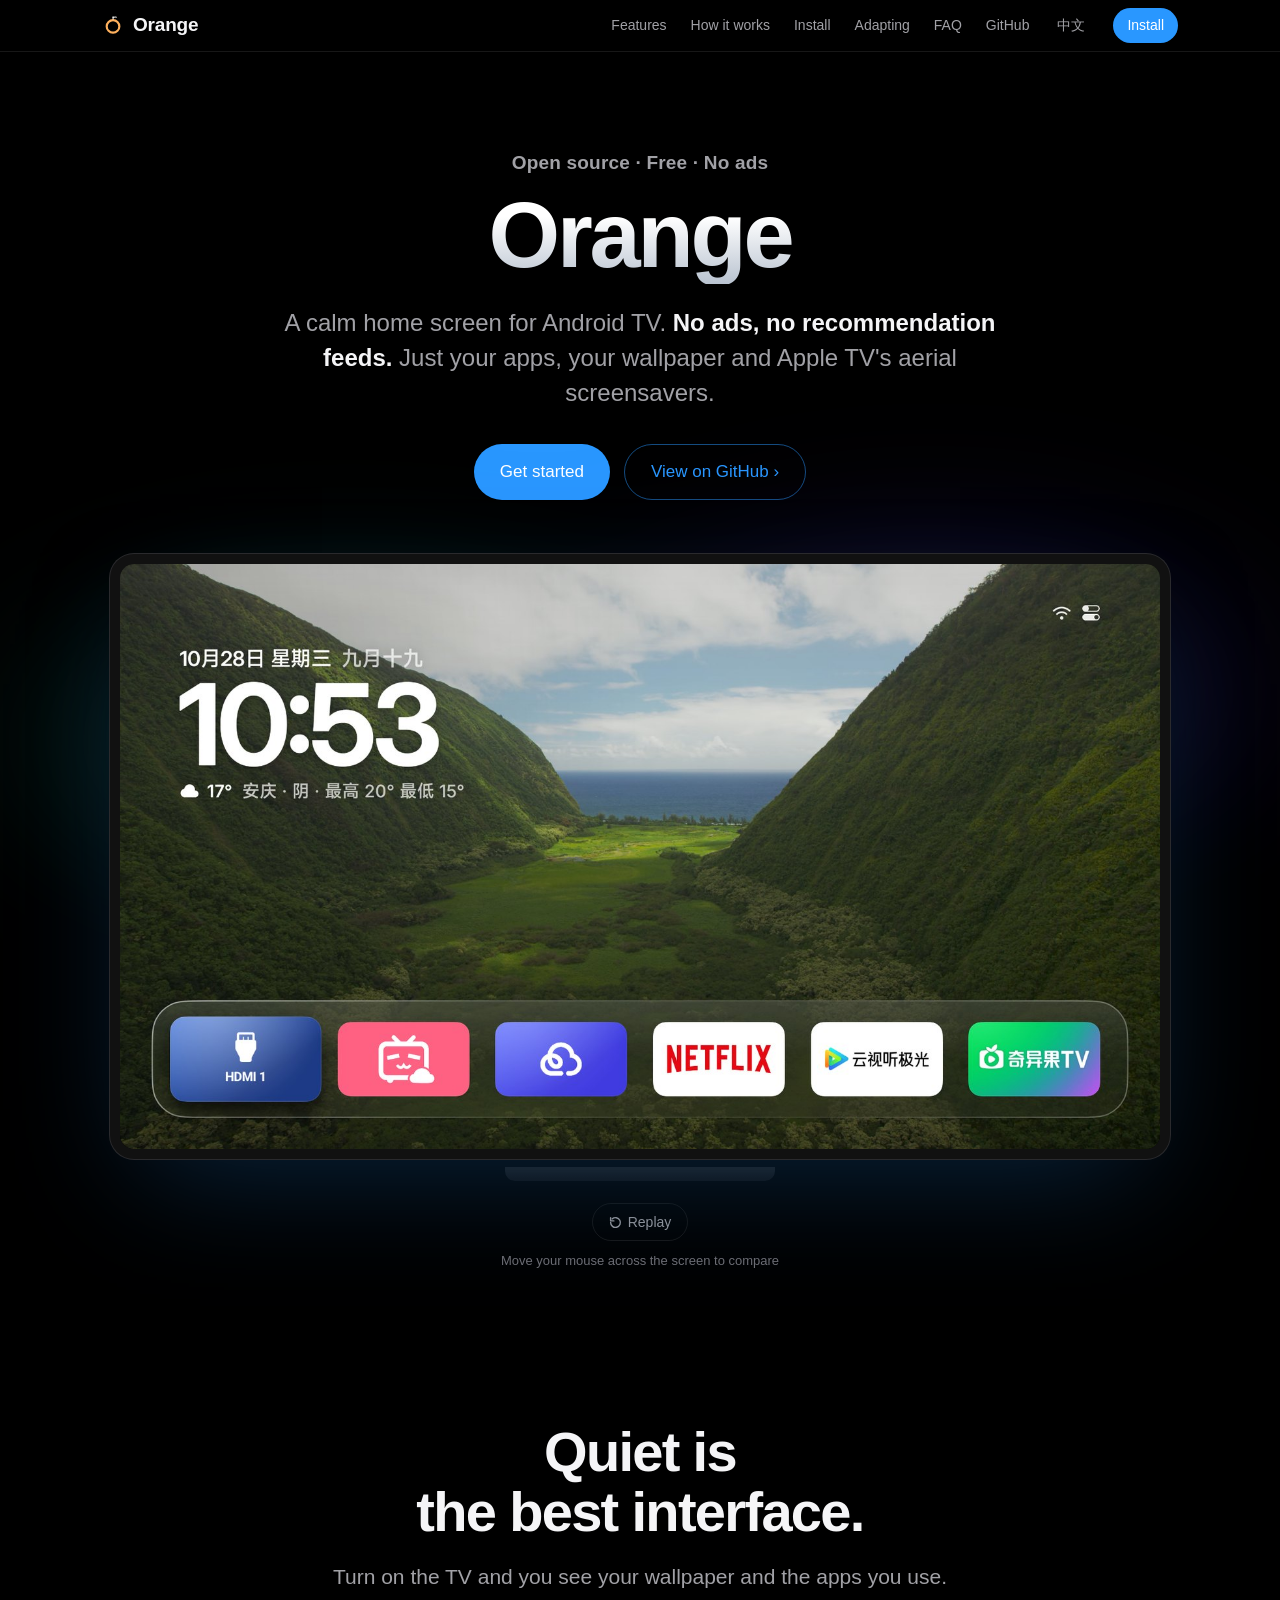
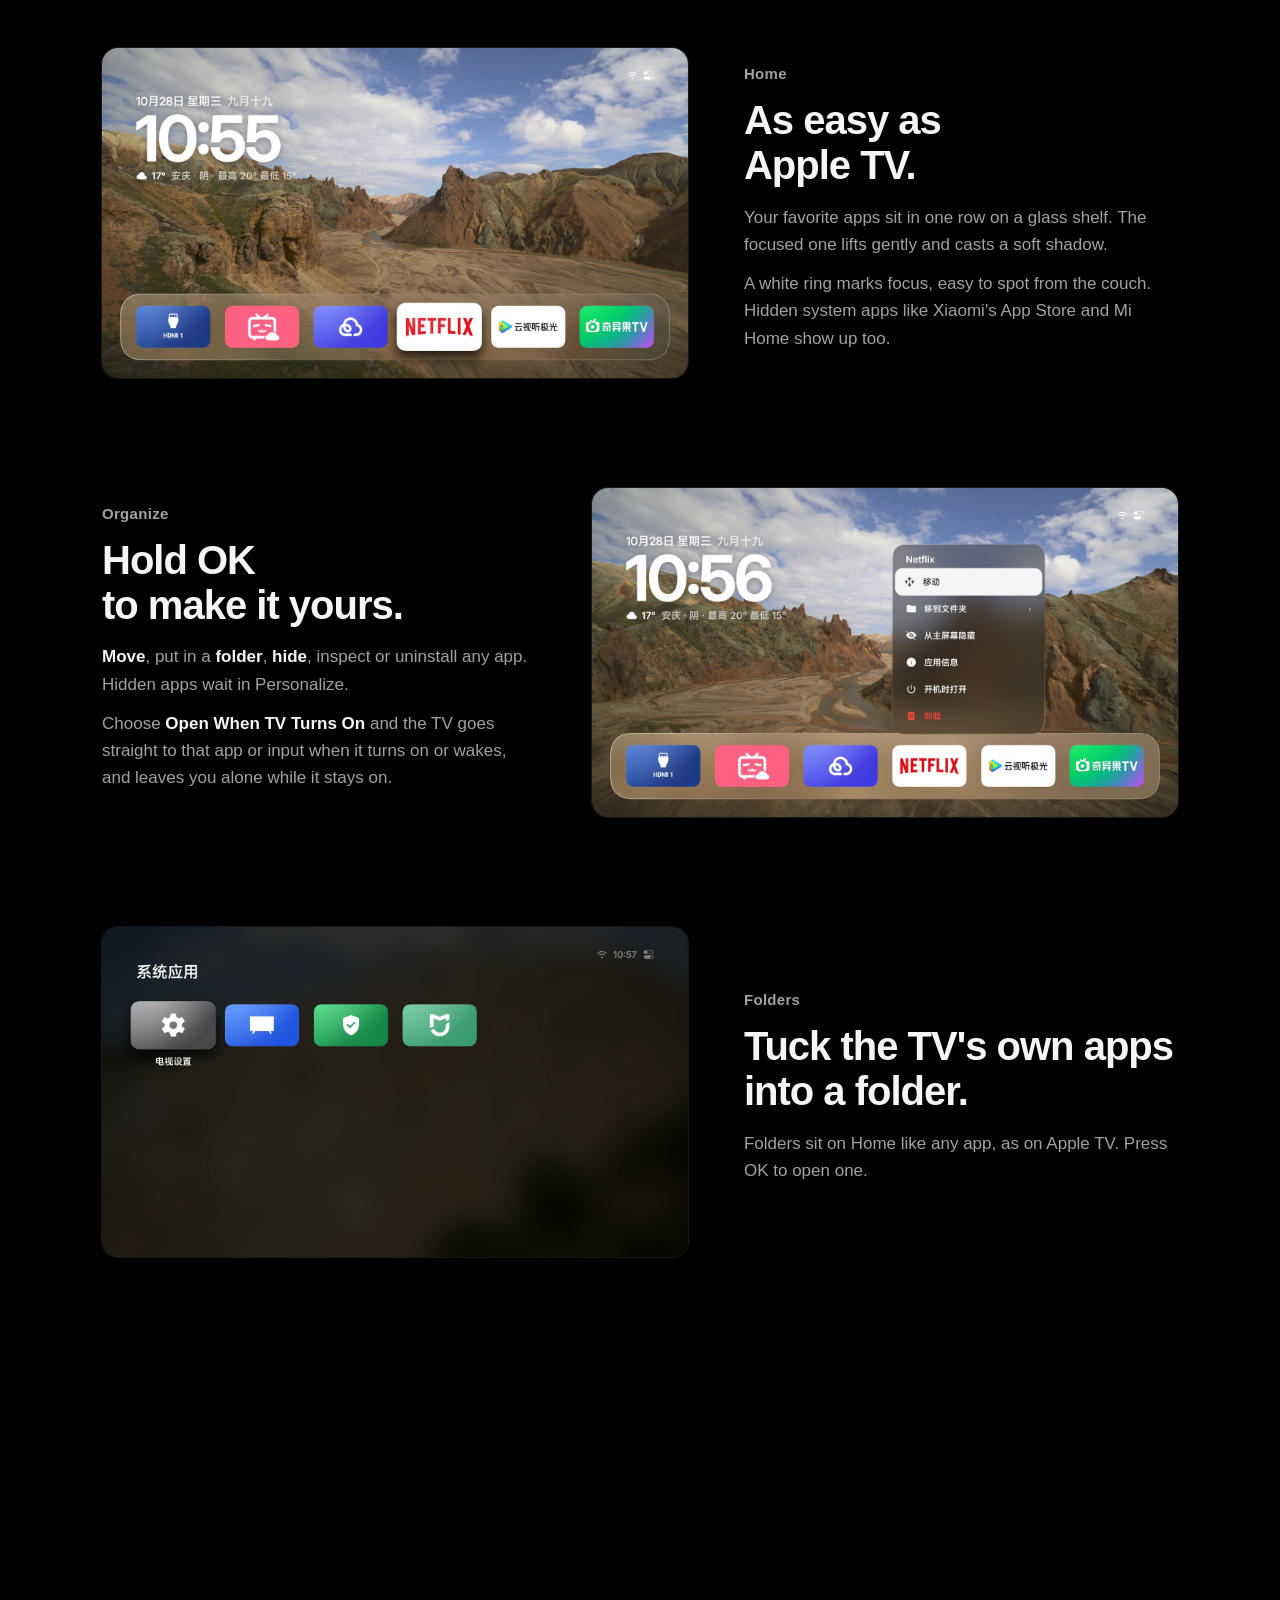
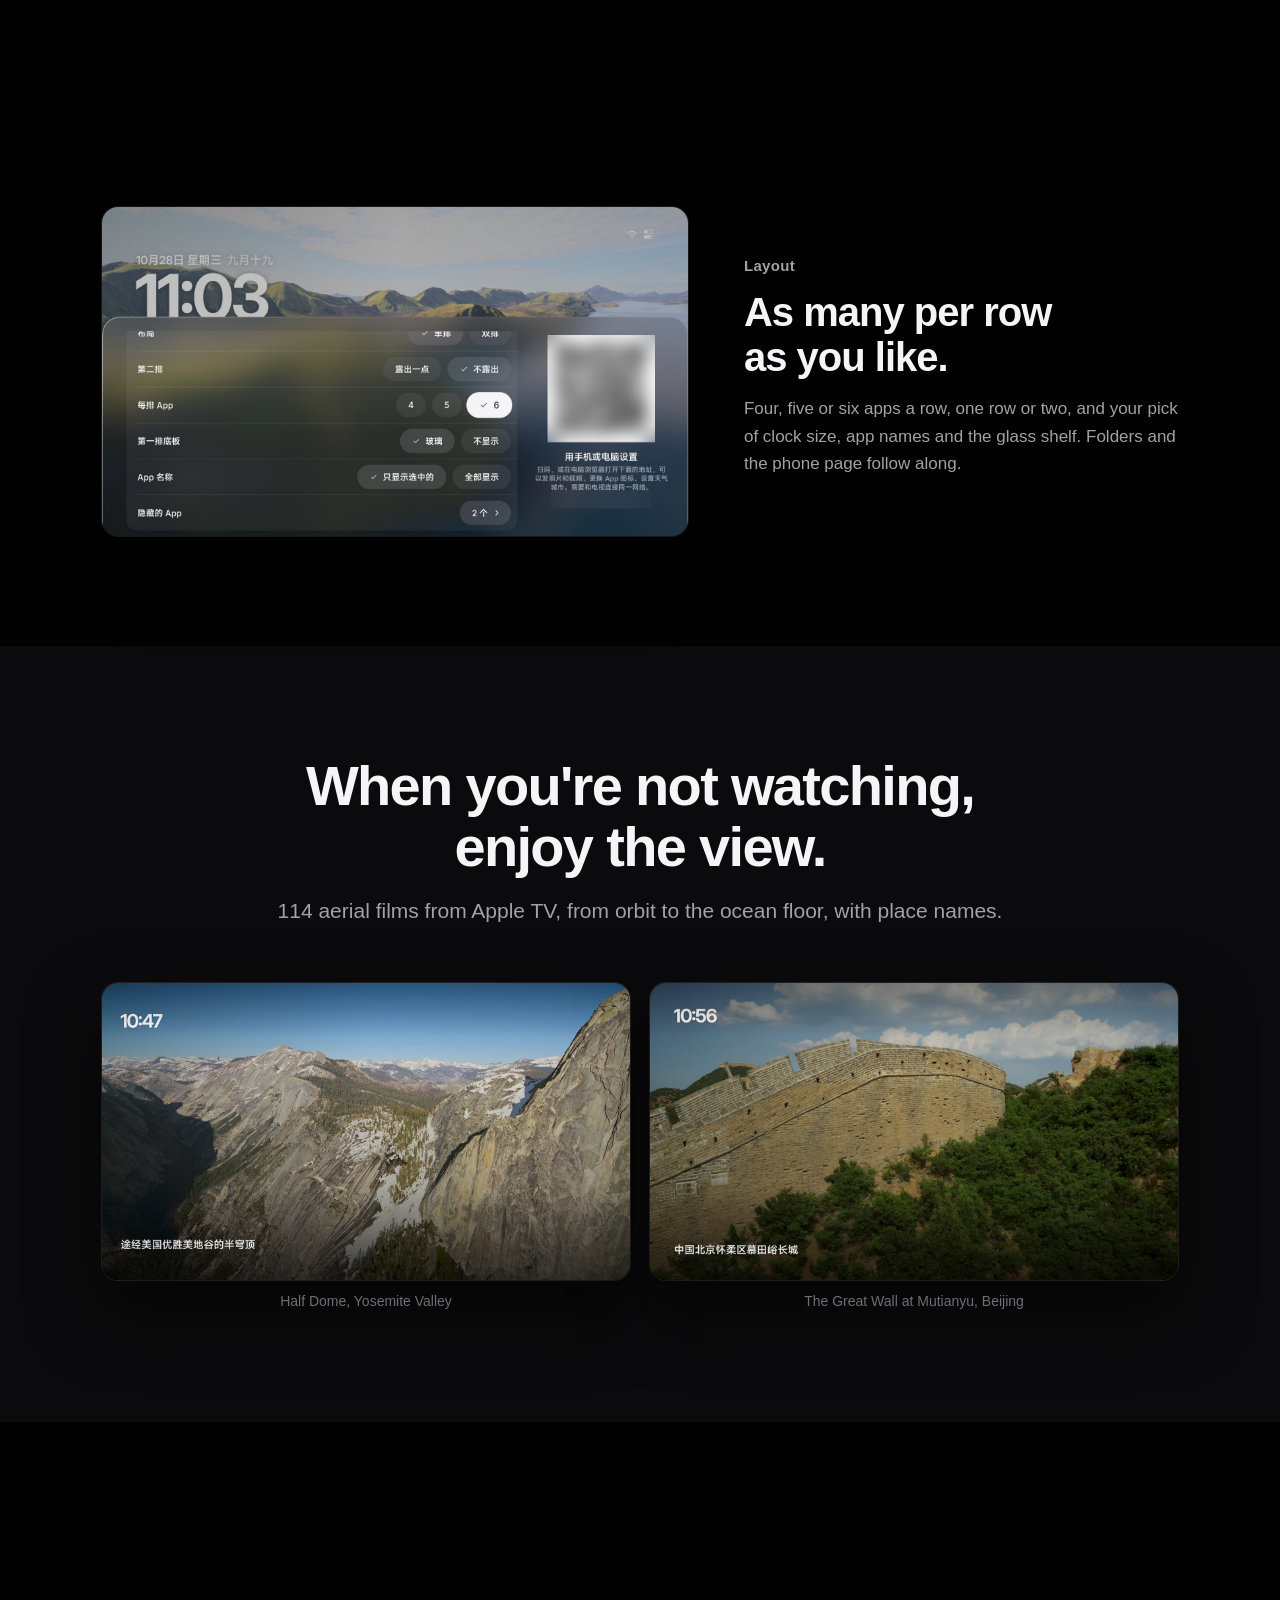
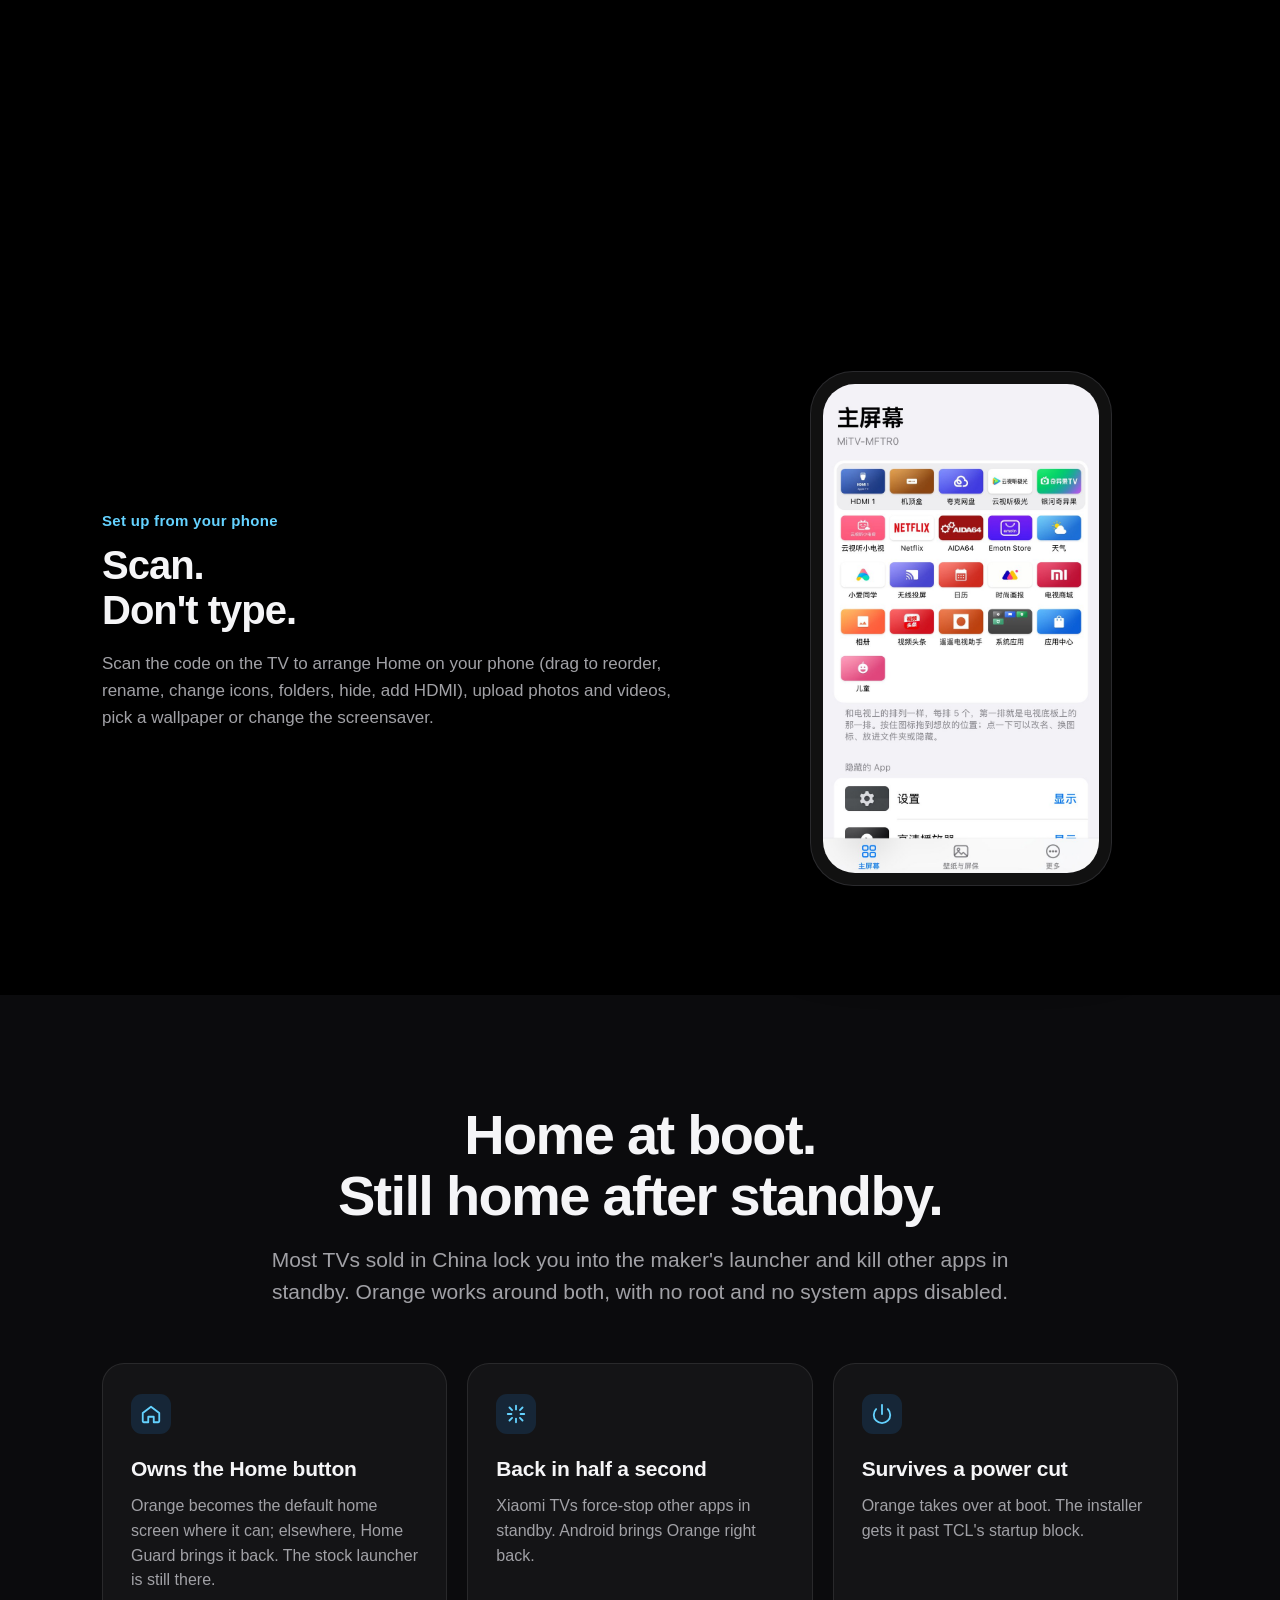
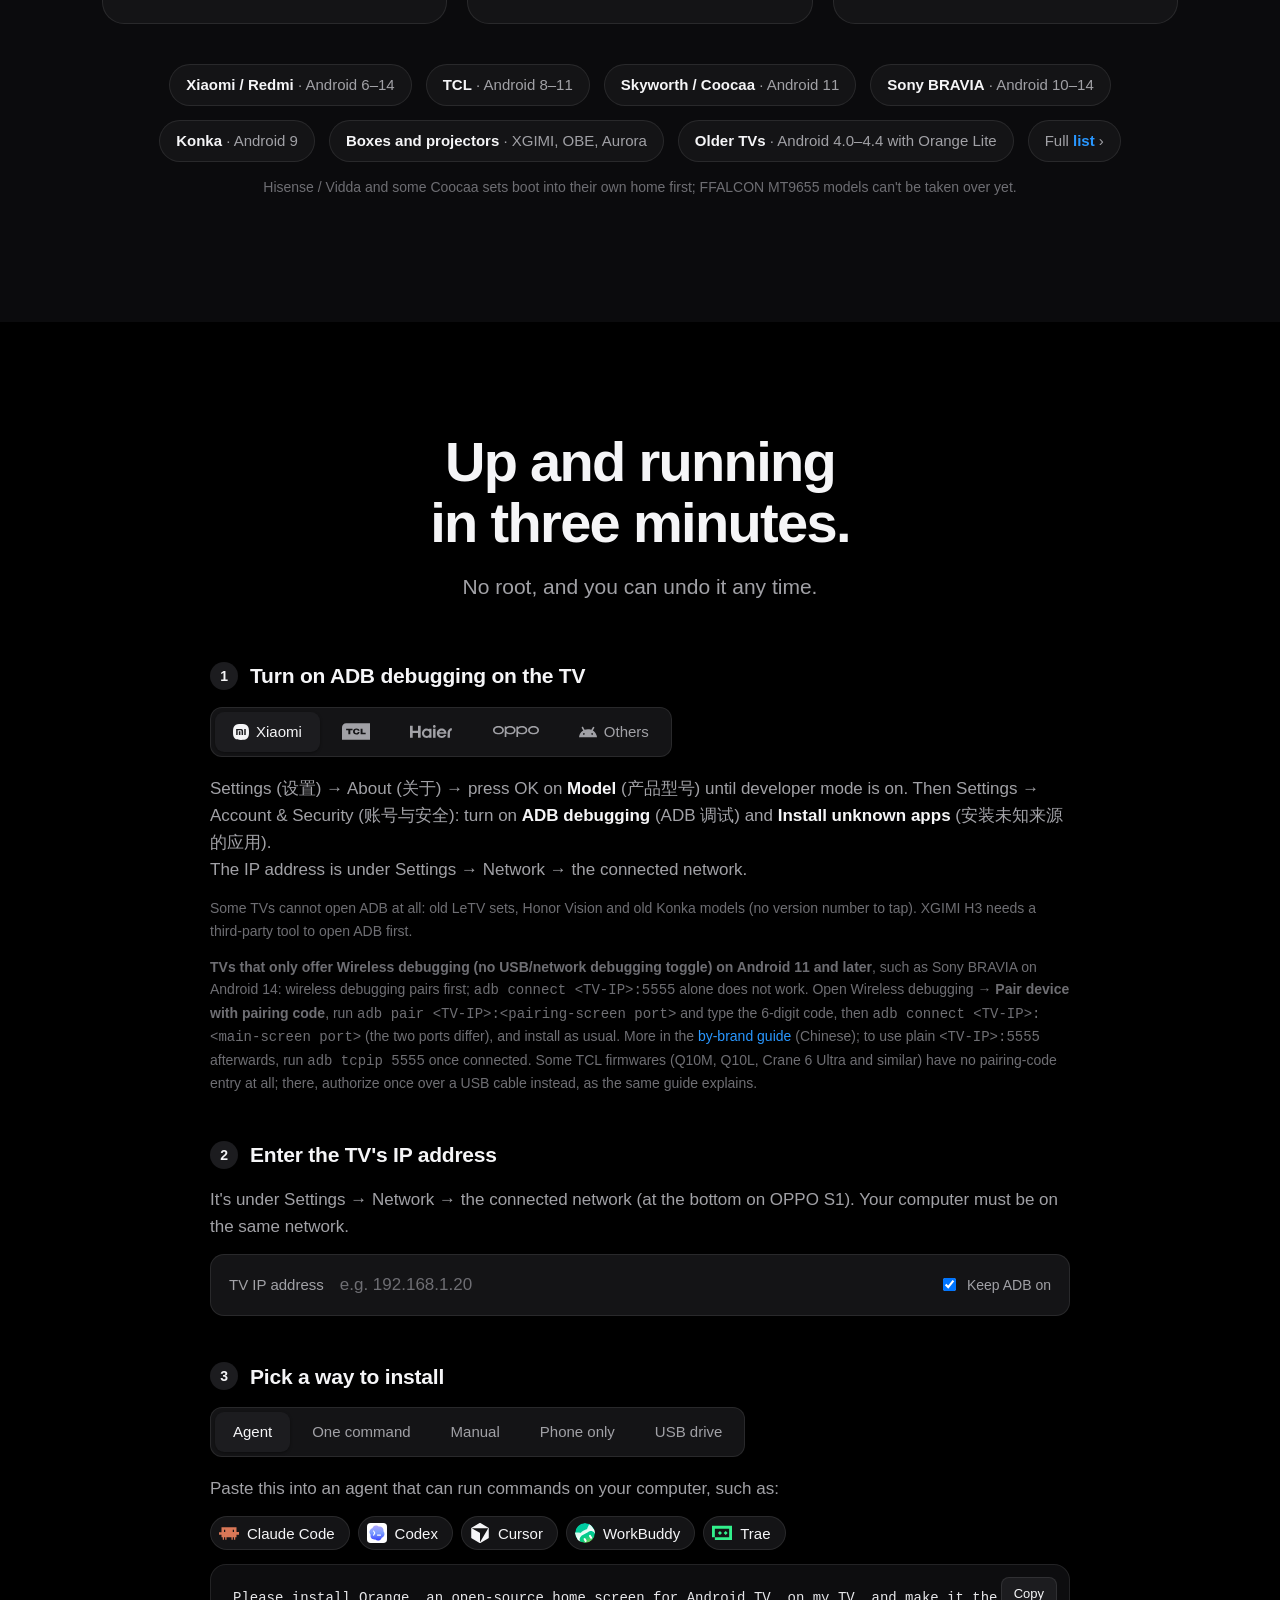
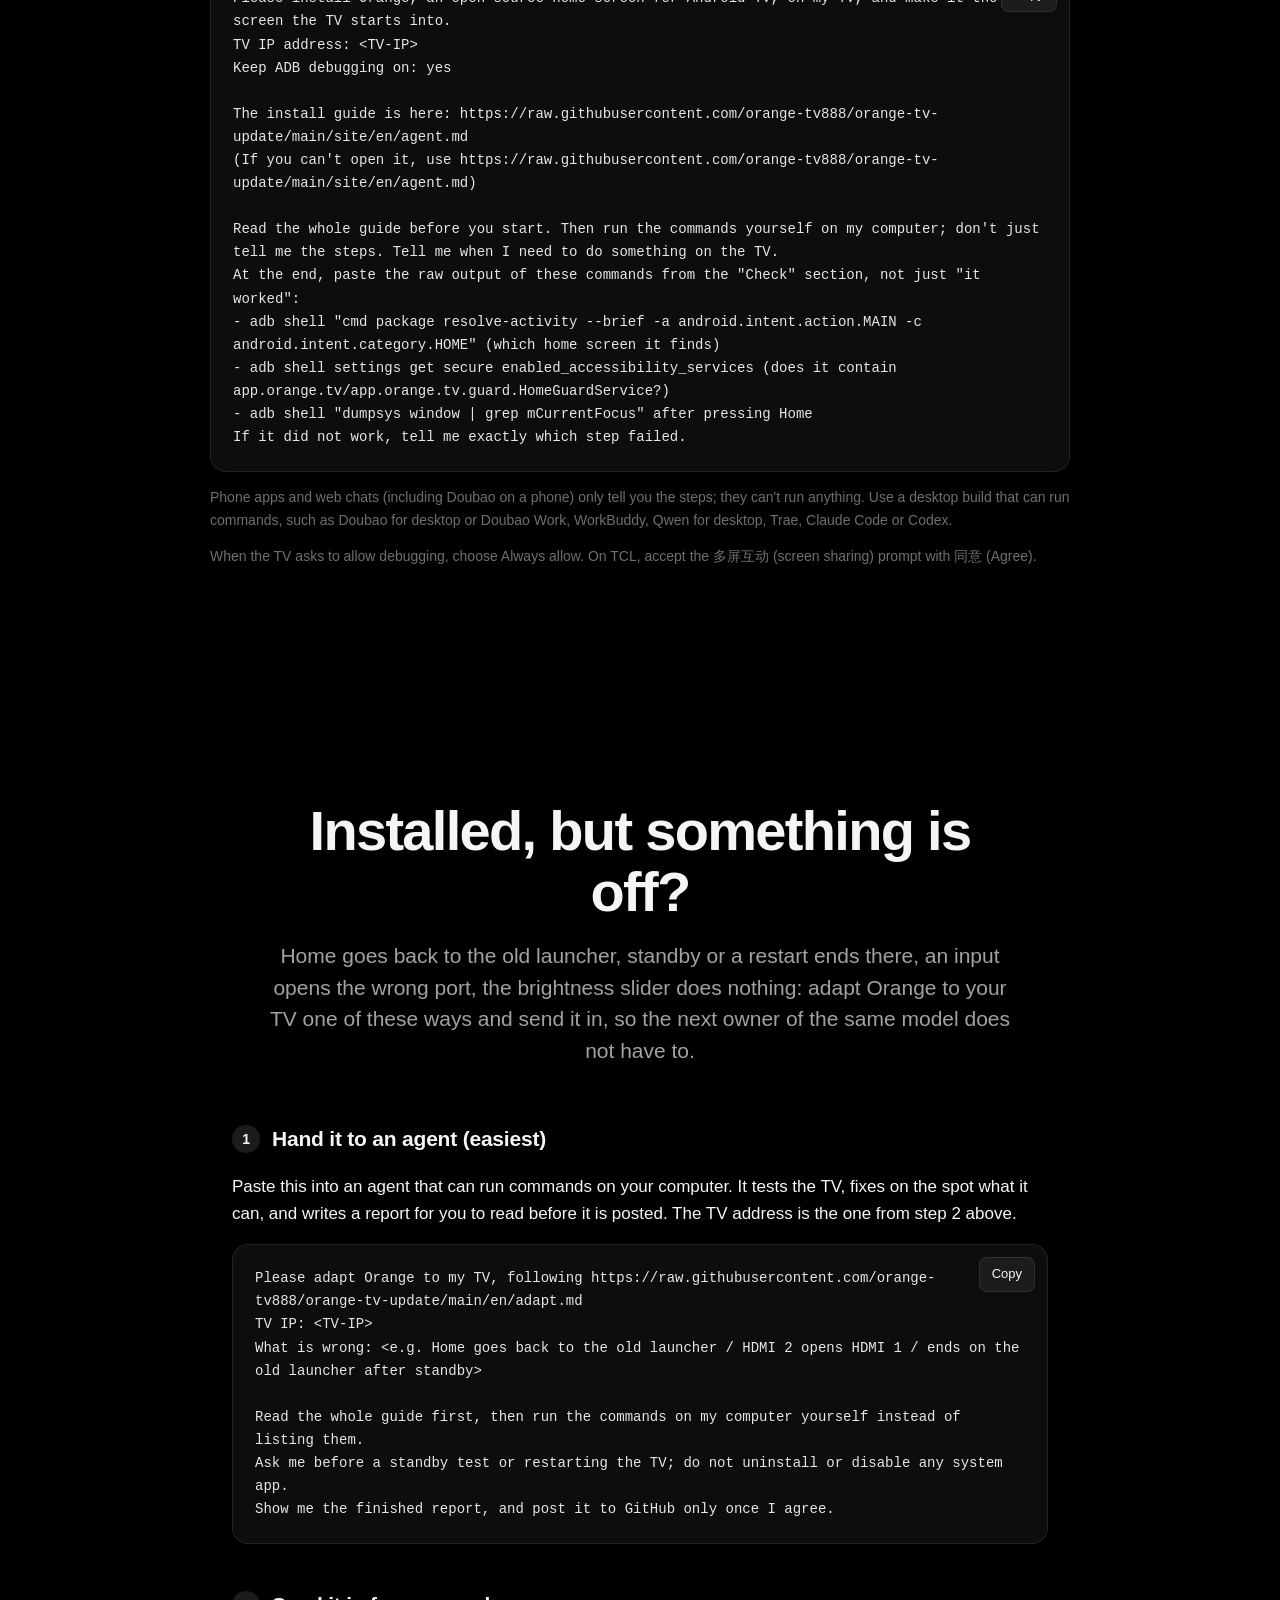
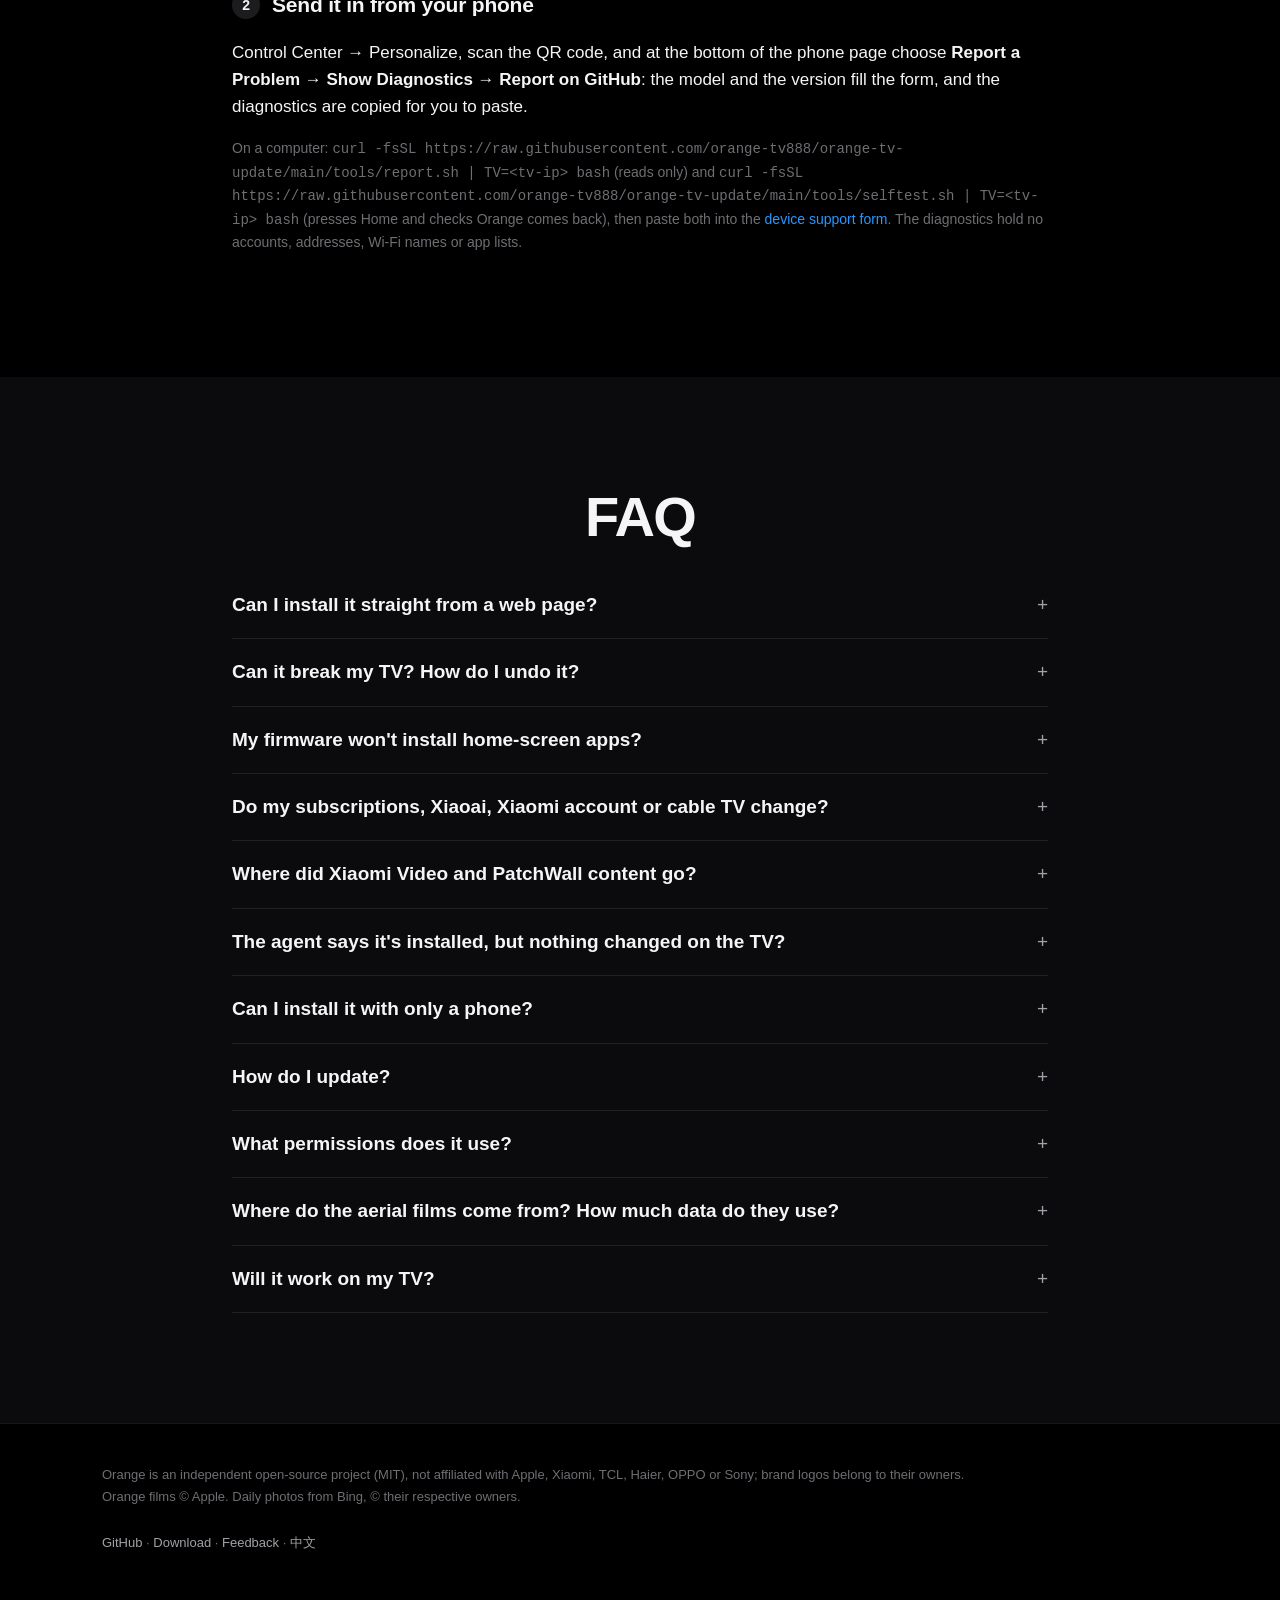
==== site/en/index.html @ b5b3d574 "Publish Orange: add Release workflow + public install docs and scripts Makes this repository self-co" ====
<!doctype html>
<html lang="en">
<head>
<meta charset="utf-8">
<meta name="viewport" content="width=device-width, initial-scale=1, viewport-fit=cover">
<script>
  // Open the page in the browser's language, unless the visitor picked one with the switcher.
  (function () {
    if (/bot|crawl|spider|slurp/i.test(navigator.userAgent)) return;
    var saved; try { saved = localStorage.getItem('orange-lang'); } catch (e) {}
    var lang = (navigator.languages && navigator.languages[0]) || navigator.language || '';
    if (saved ? saved === 'zh' : /^zh/i.test(lang)) location.replace('../' + location.hash);
  })();
</script>
<title>Orange · A calm home screen for Android TV</title>
<meta name="description" content="An open-source, tvOS-style home screen for Android TV. No ads, no recommendation feeds. Just your apps, your wallpaper and Apple TV's aerial screensavers. Built for Xiaomi, TCL, Skyworth, Sony and other TVs and boxes sold in China.">
<meta property="og:title" content="Orange · A calm home screen for Android TV">
<meta property="og:description" content="An open-source, tvOS-style home screen for Android TV. No ads, and it stays your home screen.">
<meta property="og:image" content="../img/home.jpg?v=165">
<meta name="theme-color" content="#000000">
<link rel="icon" href="../favicon.svg" type="image/svg+xml">
<link rel="stylesheet" href="../style.css?v=12">
</head>
<body>

<nav>
  <div class="wrap">
    <a class="brand" href="#top" aria-label="Orange"><svg width="22" height="22" viewBox="0 0 32 32" aria-hidden="true"><path d="M6.84 18.01a9.19 9.19 0 1 0 18.38 0a9.19 9.19 0 1 0 -18.38 0" fill="none" stroke="#FEB05D" stroke-width="3.14"/><path d="M16.12 7.4V4.07" fill="none" stroke="#EEEDEB" stroke-width="1.68" stroke-linecap="round"/><path d="M16.12 5.01c.76-.47 1.88-.6 2.99-.6.89 0 1.47.09 1.78.2" fill="none" stroke="#EEEDEB" stroke-width="1.68" stroke-linecap="round"/></svg> Orange</a>
    <div class="links">
      <a href="#features">Features</a>
      <a href="#how">How it works</a>
      <a href="#install">Install</a>
      <a href="#adapt">Adapting</a>
      <a href="#faq">FAQ</a>
      <a href="https://github.com/orange-tv888/orange-tv-update">GitHub</a>
    </div>
    <a class="lang" href="../" data-lang="zh" hreflang="zh" lang="zh-CN">中文</a>
    <a class="cta" href="#install">Install</a>
  </div>
</nav>

<header class="hero" id="top">
  <div class="wrap">
    <p class="eyebrow">Open source · Free · No ads</p>
    <h1>Orange</h1>
    <p class="lede">A calm home screen for Android TV. <strong>No ads, no recommendation feeds.</strong> Just your apps, your wallpaper and Apple TV's aerial screensavers.</p>
    <div class="actions">
      <a class="btn primary" href="#install">Get started</a>
      <a class="btn ghost" href="https://github.com/orange-tv888/orange-tv-update">View on GitHub ›</a>
    </div>
    <div class="tv reveal">
      <div class="glow"></div>
      <div class="screen compare" id="compare" role="slider" tabindex="0" aria-label="The TV's stock home screen compared with Orange. Move left or right to compare." aria-valuemin="0" aria-valuemax="100" aria-valuenow="0">
        <img class="before" src="../img/stock-xiaomi.jpg?v=3" alt="The TV's stock home screen, covered in show recommendations and membership badges" width="1600" height="900">
        <div class="after"><img src="../img/home.jpg?v=165" alt="Orange's home screen: an aerial wallpaper of Waimanu Valley, Hawaii, and six apps in a row on a glass shelf" width="1600" height="900"></div>
        <div class="divider" aria-hidden="true"><span class="knob"><svg width="20" height="20" viewBox="0 0 24 24" fill="none" stroke="currentColor" stroke-width="2.4" stroke-linecap="round" stroke-linejoin="round"><path d="M9 6l-6 6 6 6M15 6l6 6-6 6"/></svg></span></div>
      </div>
      <div class="stand"></div>
      <div class="compare-legend">
        <button type="button" class="replay"><svg width="13" height="13" viewBox="0 0 24 24" fill="none" stroke="currentColor" stroke-width="2.6" stroke-linecap="round" stroke-linejoin="round" aria-hidden="true"><path d="M3 12a9 9 0 1 0 3-6.7"/><path d="M3 3v6h6"/></svg>Replay</button>
        <span class="compare-hint">Move your mouse across the screen to compare</span>
      </div>
    </div>
  </div>
</header>

<section id="features">
  <div class="wrap">
    <div class="head reveal">
      <h2>Quiet is<br>the best interface.</h2>
      <p>Turn on the TV and you see your wallpaper and the apps you use.</p>
    </div>

    <div class="feature reveal">
      <div class="shot"><img src="../img/focus.jpg?v=165" alt="Netflix in focus on the top row, over an aerial wallpaper of Landmannalaugar, Iceland" loading="lazy" width="1600" height="900"></div>
      <div>
        <p class="kicker">Home</p>
        <h3>As easy as<br>Apple TV.</h3>
        <p>Your favorite apps sit in one row on a glass shelf. The focused one lifts gently and casts a soft shadow.</p>
        <p>A white ring marks focus, easy to spot from the couch. Hidden system apps like Xiaomi's App Store and Mi Home show up too.</p>
      </div>
    </div>

    <div class="feature flip reveal">
      <div class="shot"><img src="../img/menu.jpg?v=165" alt="The long-press menu: Move, Move to Folder, Hide from Home, App Info, Open When TV Turns On, Uninstall" loading="lazy" width="1600" height="900"></div>
      <div>
        <p class="kicker">Organize</p>
        <h3>Hold OK<br>to make it yours.</h3>
        <p><strong>Move</strong>, put in a <strong>folder</strong>, <strong>hide</strong>, inspect or uninstall any app. Hidden apps wait in Personalize.</p>
        <p>Choose <strong>Open When TV Turns On</strong> and the TV goes straight to that app or input when it turns on or wakes, and leaves you alone while it stays on.</p>
      </div>
    </div>

    <div class="feature reveal">
      <div class="shot"><img src="../img/folder.jpg?v=165" alt="An open folder of system apps" loading="lazy" width="1600" height="900"></div>
      <div>
        <p class="kicker">Folders</p>
        <h3>Tuck the TV's own apps<br>into a folder.</h3>
        <p>Folders sit on Home like any app, as on Apple TV. Press OK to open one.</p>
      </div>
    </div>

    <div class="feature flip reveal">
      <div class="shot"><img src="../img/control-center.jpg?v=165" alt="Control Center: inputs, network, settings, volume and brightness" loading="lazy" width="1600" height="900"></div>
      <div>
        <p class="kicker">Control Center</p>
        <h3>Everyday controls,<br>one button away.</h3>
        <p>Inputs, network, settings, volume and brightness, all in one place. Pin an HDMI input to Home to switch in one press.</p>
      </div>
    </div>

    <div class="feature reveal">
      <div class="shot"><img src="../img/columns.jpg?v=165" alt="Home settings in Personalize, with six apps per row chosen" loading="lazy" width="1600" height="900"></div>
      <div>
        <p class="kicker">Layout</p>
        <h3>As many per row<br>as you like.</h3>
        <p>Four, five or six apps a row, one row or two, and your pick of clock size, app names and the glass shelf. Folders and the phone page follow along.</p>
      </div>
    </div>
  </div>
</section>

<section class="alt">
  <div class="wrap">
    <div class="head reveal">
      <h2>When you're not watching,<br>enjoy the view.</h2>
      <p>114 aerial films from Apple TV, from orbit to the ocean floor, with place names.</p>
    </div>
    <div class="gallery reveal">
      <figure>
        <div class="shot"><img src="../img/screensaver-aerial.jpg?v=165" alt="Orange screensaver passing Half Dome in Yosemite Valley" loading="lazy" width="1600" height="900"></div>
        <figcaption>Half Dome, Yosemite Valley</figcaption>
      </figure>
      <figure>
        <div class="shot"><img src="../img/screensaver-aerial-2.jpg?v=165" alt="Orange screensaver over the Great Wall at Mutianyu, Beijing" loading="lazy" width="1600" height="900"></div>
        <figcaption>The Great Wall at Mutianyu, Beijing</figcaption>
      </figure>
    </div>
  </div>
</section>

<section>
  <div class="wrap">
    <div class="feature reveal">
      <div class="shot"><img src="../img/wallpaper.jpg?v=165" alt="The Personalize panel, with the aerial wallpaper chosen" loading="lazy" width="1600" height="900"></div>
      <div>
        <p class="kicker">Wallpaper</p>
        <h3>A view that moves,<br>or your own photos.</h3>
        <p>The aerial wallpaper plays slowly behind your apps while you rest on Home, and stops on the frame at any key. Or pick Bing's photo of the day, fourteen Mac-style built-ins, or photos and videos from your phone.</p>
      </div>
    </div>
    <div class="phone-row reveal" style="margin-top:110px">
      <div>
        <p class="kicker">Set up from your phone</p>
        <h3 class="sub">Scan.<br>Don't type.</h3>
        <p class="muted">Scan the code on the TV to arrange Home on your phone (drag to reorder, rename, change icons, folders, hide, add HDMI), upload photos and videos, pick a wallpaper or change the screensaver.</p>
      </div>
      <div class="phone"><img src="../img/phone.jpg?v=147" alt="The Home Screen tab of the phone page: the TV's tiles in a grid" loading="lazy" width="780" height="1384"></div>
    </div>
  </div>
</section>

<section class="alt" id="how">
  <div class="wrap">
    <div class="head reveal">
      <h2>Home at boot.<br>Still home after standby.</h2>
      <p>Most TVs sold in China lock you into the maker's launcher and kill other apps in standby. Orange works around both, with no root and no system apps disabled.</p>
    </div>
    <div class="grid3 reveal">
      <div class="tile">
        <div class="ic"><svg width="22" height="22" viewBox="0 0 24 24" fill="none" stroke="currentColor" stroke-width="2" stroke-linecap="round" stroke-linejoin="round"><path d="M3 11l9-7 9 7v9a1 1 0 0 1-1 1h-5v-6h-6v6H4a1 1 0 0 1-1-1z"/></svg></div>
        <h4>Owns the Home button</h4>
        <p>Orange becomes the default home screen where it can; elsewhere, Home Guard brings it back. The stock launcher is still there.</p>
      </div>
      <div class="tile">
        <div class="ic"><svg width="22" height="22" viewBox="0 0 24 24" fill="none" stroke="currentColor" stroke-width="2" stroke-linecap="round" stroke-linejoin="round"><path d="M12 3v4M12 17v4M4.9 4.9l2.8 2.8M16.3 16.3l2.8 2.8M3 12h4M17 12h4M4.9 19.1l2.8-2.8M16.3 7.7l2.8-2.8"/></svg></div>
        <h4>Back in half a second</h4>
        <p>Xiaomi TVs force-stop other apps in standby. Android brings Orange right back.</p>
      </div>
      <div class="tile">
        <div class="ic"><svg width="22" height="22" viewBox="0 0 24 24" fill="none" stroke="currentColor" stroke-width="2" stroke-linecap="round" stroke-linejoin="round"><path d="M12 2v10"/><path d="M18.4 6.6a9 9 0 1 1-12.8 0"/></svg></div>
        <h4>Survives a power cut</h4>
        <p>Orange takes over at boot. The installer gets it past TCL's startup block.</p>
      </div>
    </div>
    <div class="devices reveal">
      <span class="chip"><b>Xiaomi / Redmi</b> · Android 6–14</span>
      <span class="chip"><b>TCL</b> · Android 8–11</span>
      <span class="chip"><b>Skyworth / Coocaa</b> · Android 11</span>
      <span class="chip"><b>Sony BRAVIA</b> · Android 10–14</span>
      <span class="chip"><b>Konka</b> · Android 9</span>
      <span class="chip"><b>Boxes and projectors</b> · XGIMI, OBE, Aurora</span>
      <span class="chip"><b>Older TVs</b> · Android 4.0–4.4 with Orange Lite</span>
      <a class="chip chip-link" href="https://github.com/orange-tv888/orange-tv-update/blob/main/README.en.md#supported-tvs">Full <b>list</b> ›</a>
    </div>
    <p class="note devices-note reveal">Hisense / Vidda and some Coocaa sets boot into their own home first; FFALCON MT9655 models can't be taken over yet.</p>
  </div>
</section>

<section id="install">
  <div class="wrap">
    <div class="head reveal">
      <h2>Up and running<br>in three minutes.</h2>
      <p>No root, and you can undo it any time.</p>
    </div>

    <div class="install reveal">
      <h3 class="step"><span>1</span>Turn on ADB debugging on the TV</h3>
      <div class="tabs" role="tablist" data-tabs="brand">
        <button role="tab" aria-selected="true" data-tab="xiaomi"><i class="logo xiaomi" aria-hidden="true"></i>Xiaomi</button>
        <button role="tab" aria-selected="false" data-tab="tcl" aria-label="TCL"><i class="logo tcl" aria-hidden="true"></i></button>
        <button role="tab" aria-selected="false" data-tab="haier" aria-label="Haier"><i class="logo haier" aria-hidden="true"></i></button>
        <button role="tab" aria-selected="false" data-tab="oppo" aria-label="OPPO"><i class="logo oppo" aria-hidden="true"></i></button>
        <button role="tab" aria-selected="false" data-tab="other"><i class="logo android" aria-hidden="true"></i>Others</button>
      </div>
      <div class="panel on" data-panel="xiaomi"><p>Settings (设置) → About (关于) → press OK on <b>Model</b> (产品型号) until developer mode is on. Then Settings → Account &amp; Security (账号与安全): turn on <b>ADB debugging</b> (ADB 调试) and <b>Install unknown apps</b> (安装未知来源的应用).<br>The IP address is under Settings → Network → the connected network.</p></div>
      <div class="panel" data-panel="tcl"><p>Settings (设置) → About (关于) → <b>Device info</b> (本机信息), then quickly press <b>Up, Down, Left, Right</b>. Turn on <b>ADB</b> in the <b>More</b> (更多) group that appears.<br>The IP address is under Settings → Network → the connected network.</p></div>
      <div class="panel" data-panel="haier"><p>Press the Source button <b>on the TV itself</b>. While the source menu is open, press <b>Left, Left, Up, Right</b> on the remote to open the factory menu (海尔工厂菜单), then set <b>ADB 调试开关</b> (ADB debugging) to on. Change nothing else.<br>The IP address is under Settings → Network → the connected network.</p></div>
      <div class="panel" data-panel="oppo"><p>Settings (设置) → System (系统) → About (关于本机) → <b>Model</b> (设备型号), press <b>Up, Up, Right, Right</b>, then OK. Then Settings → System → <b>Developer options</b> (开发者选项) and turn on <b>USB debugging</b> (USB 调试, sometimes called ADB debugging).<br>The IP address is at the <b>bottom</b> of Settings → Network → the connected network.</p></div>
      <div class="panel" data-panel="other"><p>Settings → Device Preferences → About → press <b>Build</b> (not Android version) 7 times, then turn on <b>USB debugging</b> in Developer options.<br>The IP address is under Settings → Network → the connected network.</p></div>
      <p class="note">Some TVs cannot open ADB at all: old LeTV sets, Honor Vision and old Konka models (no version number to tap). XGIMI H3 needs a third-party tool to open ADB first.</p>
      <p class="note"><b>TVs that only offer Wireless debugging (no USB/network debugging toggle) on Android 11 and later</b>, such as Sony BRAVIA on Android 14: wireless debugging pairs first; <code>adb connect &lt;TV-IP&gt;:5555</code> alone does not work. Open Wireless debugging → <b>Pair device with pairing code</b>, run <code>adb pair &lt;TV-IP&gt;:&lt;pairing-screen port&gt;</code> and type the 6-digit code, then <code>adb connect &lt;TV-IP&gt;:&lt;main-screen port&gt;</code> (the two ports differ), and install as usual. More in the <a href="https://github.com/orange-tv888/orange-tv-update/blob/main/docs/devices/adb-by-brand.md">by-brand guide</a> (Chinese); to use plain <code>&lt;TV-IP&gt;:5555</code> afterwards, run <code>adb tcpip 5555</code> once connected. Some TCL firmwares (Q10M, Q10L, Crane 6 Ultra and similar) have no pairing-code entry at all; there, authorize once over a USB cable instead, as the same guide explains.</p>

      <h3 class="step"><span>2</span>Enter the TV's IP address</h3>
      <p class="hint">It's under Settings → Network → the connected network (at the bottom on OPPO S1). Your computer must be on the same network.</p>
      <div class="field">
        <label for="ip">TV IP address</label>
        <input id="ip" inputmode="decimal" autocomplete="off" spellcheck="false" placeholder="e.g. 192.168.1.20">
        <label class="opt"><input type="checkbox" id="keep" checked> Keep ADB on</label>
      </div>

      <h3 class="step"><span>3</span>Pick a way to install</h3>
      <div class="tabs" role="tablist" data-tabs="method">
        <button role="tab" aria-selected="true" data-tab="agent">Agent</button>
        <button role="tab" aria-selected="false" data-tab="cli">One command</button>
        <button role="tab" aria-selected="false" data-tab="manual">Manual</button>
        <button role="tab" aria-selected="false" data-tab="phone">Phone only</button>
        <button role="tab" aria-selected="false" data-tab="usb">USB drive</button>
      </div>

      <div class="panel on" data-panel="agent">
        <p>Paste this into an agent that can run commands on your computer, such as:</p>
        <ul class="agents">
          <li><img src="../img/agents/claude-code.svg" alt="" width="20" height="20">Claude Code</li>
          <li><img src="../img/agents/codex.svg" alt="" width="20" height="20">Codex</li>
          <li><img src="../img/agents/cursor.svg" alt="" width="20" height="20">Cursor</li>
          <li><img src="../img/agents/workbuddy.svg" alt="" width="20" height="20">WorkBuddy</li>
          <li><img src="../img/agents/trae.svg" alt="" width="20" height="20">Trae</li>
        </ul>
        <div class="code"><button class="copy" data-copy="prompt">Copy</button><pre id="prompt"></pre></div>
        <p class="note">Phone apps and web chats (including Doubao on a phone) only tell you the steps; they can't run anything. Use a desktop build that can run commands, such as Doubao for desktop or Doubao Work, WorkBuddy, Qwen for desktop, Trae, Claude Code or Codex.</p>
      </div>

      <div class="panel" data-panel="cli">
        <p>Run it in a macOS or Linux terminal; it downloads adb if you don't have it. On Windows, use an agent.</p>
        <div class="code"><button class="copy" data-copy="cmd">Copy</button><pre id="cmd"></pre></div>
        <p class="note">TVs that only offer Wireless debugging pair first: with a pairing-code entry, set the <code>ADB_PAIR</code>, <code>ADB_CODE</code> and <code>ADB_CONNECT</code> variables before running (the README shows how) and the script pairs and switches back to 5555 for you; without a pairing-code entry (TCL Q10M, Q10L, Crane 6 Ultra and similar), connect the TV once with a USB cable as in the <a href="https://github.com/orange-tv888/orange-tv-update/blob/main/docs/devices/adb-by-brand.md">by-brand guide</a> (Chinese) and run <code>adb tcpip 5555</code>.</p>
      </div>

      <div class="panel" data-panel="manual">
        <p>Download <a href="https://raw.githubusercontent.com/orange-tv888/orange-tv-update/main/update/orange.apk"><b>orange.apk</b></a>, then run:</p>
        <div class="code"><button class="copy" data-copy="manualcmd">Copy</button><pre id="manualcmd"></pre></div>
        <p class="note">TVs that only offer Wireless debugging (step 1) come in two kinds:<br><b>With a pairing-code entry</b> (Sony BRAVIA on Android 14 and similar): pair first as in step 1, then run <code>adb tcpip 5555</code> once connected, so the first line of the commands is 5555; without that, use the IP:port from the main Wireless debugging screen on the first line.<br><b>Without a pairing-code entry</b> (TCL Q10M, Q10L, Crane 6 Ultra and similar): follow the <a href="https://github.com/orange-tv888/orange-tv-update/blob/main/docs/devices/adb-by-brand.md">by-brand guide</a> (Chinese) and connect the TV to a computer with a USB cable, then run <code>adb tcpip 5555</code> once authorized; until you do, the first line's <code>:5555</code> will not connect.</p>
      </div>

      <div class="panel" data-panel="phone">
        <p>Without a computer, use an ADB app on a phone: <b>甲壳虫 ADB 助手</b> (Beetle ADB), <b>超级小爱</b> (Super Xiaoai), or similar tools from the app store.</p>
        <ol>
          <li>Phone and TV on the same Wi-Fi.</li>
          <li>Turn on ADB on the TV as in step 1 above; the IP address is in the same place.</li>
          <li>Connect the phone to <code>&lt;TV-IP&gt;:5555</code>; choose Always allow on the TV.</li>
          <li>Install Orange from the app (standard build; try the guard build if that is refused), then grant permissions one by one as in Windows item 3 of the <a href="agent.md">install guide</a> and start the app as in item 6.</li>
        </ol>
        <p class="note">Users have installed Orange this way; we have not tested each tool. Phone tools usually can't finish every setting, so once it's installed, run the check with a computer or an agent if you can.</p>
      </div>

      <div class="panel" data-panel="usb">
        <p>No computer, and no need for steps 1 and 2 above: copy the APK to a USB drive, plug it into the TV, and open it with the TV's file manager to install.</p>
        <ul>
          <li><a href="https://raw.githubusercontent.com/orange-tv888/orange-tv-update/main/update/orange.apk"><b>orange.apk</b></a>: use this on Android 5.0 and later.</li>
          <li>The guard build (the one that doesn't declare a home screen) and Orange Lite are not published separately: build them from the checkout with <code>./gradlew :app:assembleGuardRelease</code> or <code>:lite:assembleRelease</code>.</li>
        </ul>
        <p>Once it's installed, <b>press Home on the remote</b>. If Android asks which app to use, choose <b>Orange</b>, then <b>Always</b>, and you're done; stock Android TV usually works this way.</p>
        <p>If Home goes straight back to the old home screen without asking (most Chinese-brand TVs): open Orange from the app list. It shows "Make Orange Your Home Screen", whose entries open the TV's settings for the home guard (Accessibility) and notification access. If the TV's settings don't have them, Orange works only as an ordinary app opened from the app list; to take over Home, set it up once with a computer or an agent (it installs over, settings stay).</p>
        <p class="note">Whether Home, power-on and wake come back to Orange after a USB-only install depends on those entries being in the TV's settings; a computer install is the most reliable. Later updates: choose "New version" in Control Center, or install from the USB drive again.</p>
        <p class="note">Orange Lite looks the same as the full app but has no Home Guard: once it's installed, press Home and choose <b>Orange Lite</b>, then Always; where the firmware keeps Home for its own launcher, open Lite from the app list. No aerial wallpaper, input tiles or in-app updates either (updating is installing again). To undo: Settings → Apps → Orange Lite → Clear defaults, or uninstall it. Report problems with the <a href="https://github.com/orange-tv888/orange-tv-update/issues/new?template=device.yml">device support form</a>, with Lite in the title.</p>
      </div>


      <p class="note">When the TV asks to allow debugging, choose Always allow. On TCL, accept the 多屏互动 (screen sharing) prompt with 同意 (Agree).</p>
    </div>
  </div>
</section>

<section id="adapt">
  <div class="wrap" style="max-width:860px">
    <div class="head reveal">
      <h2>Installed, but something is off?</h2>
      <p>Home goes back to the old launcher, standby or a restart ends there, an input opens the wrong port, the brightness slider does nothing: adapt Orange to your TV one of these ways and send it in, so the next owner of the same model does not have to.</p>
    </div>
    <div class="install reveal">
      <h3 class="step"><span>1</span>Hand it to an agent (easiest)</h3>
      <p>Paste this into an agent that can run commands on your computer. It tests the TV, fixes on the spot what it can, and writes a report for you to read before it is posted. The TV address is the one from step 2 above.</p>
      <div class="code"><button class="copy" data-copy="adaptprompt">Copy</button><pre id="adaptprompt"></pre></div>

      <h3 class="step"><span>2</span>Send it in from your phone</h3>
      <p>Control Center → Personalize, scan the QR code, and at the bottom of the phone page choose <b>Report a Problem → Show Diagnostics → Report on GitHub</b>: the model and the version fill the form, and the diagnostics are copied for you to paste.</p>
      <p class="note">On a computer: <code>curl -fsSL https://raw.githubusercontent.com/orange-tv888/orange-tv-update/main/tools/report.sh | TV=&lt;tv-ip&gt; bash</code> (reads only) and <code>curl -fsSL https://raw.githubusercontent.com/orange-tv888/orange-tv-update/main/tools/selftest.sh | TV=&lt;tv-ip&gt; bash</code> (presses Home and checks Orange comes back), then paste both into the <a href="https://github.com/orange-tv888/orange-tv-update/issues/new?template=device.yml">device support form</a>. The diagnostics hold no accounts, addresses, Wi-Fi names or app lists.</p>
    </div>
  </div>
</section>

<section class="alt" id="faq">
  <div class="wrap" style="max-width:860px">
    <div class="head reveal" style="margin-bottom:24px"><h2>FAQ</h2></div>
    <div class="reveal">
      <details>
        <summary>Can I install it straight from a web page?</summary>
        <p>No. Browsers can't reach the TV's ADB. The agent prompt or the one-line command is the easiest way.</p>
      </details>
      <details>
        <summary>Can it break my TV? How do I undo it?</summary>
        <p>No. Orange doesn't touch system apps; it grants itself a few permissions and changes the home screen and screensaver settings, and all of that can be undone. The easiest way is to paste the text below into an AI that can run commands on a computer (the same kind you installed with): it follows the Undo section of the <a href="agent.md">install guide</a>, undoes every change and leaves the TV on its original home screen. Add "and uninstall Orange as well" to also remove it.</p>
        <div class="code"><button class="copy" data-copy="restoreprompt">Copy</button><pre id="restoreprompt"></pre></div>
        <p>By hand: replace the final <code>bash</code> in the one-line command with <code>bash -s restore</code>, that is <code>curl -fsSL https://raw.githubusercontent.com/orange-tv888/orange-tv-update/main/tools/install.sh | TV=&lt;TV-IP&gt; bash -s restore</code>; add <code>--uninstall</code> to remove Orange too. On Windows without bash, the commands one by one are in the <a href="agent.md">install guide</a>.</p>
      </details>
      <details>
        <summary>My firmware won't install home-screen apps?</summary>
        <p>Install the build that doesn't declare itself a home screen: add <code>-s guard</code> to the end of the one-line command. The guard build is not published separately; build it from the checkout with <code>./gradlew :app:assembleGuardRelease</code>.</p>
      </details>
      <details>
        <summary>Do my subscriptions, Xiaoai, Xiaomi account or cable TV change?</summary>
        <p>No. Orange only replaces the home screen: Xiaomi / TCL subscriptions, Xiaoai, your Xiaomi account and cable TV all work as before, and the old home screen still opens from the app list.</p>
      </details>
      <details>
        <summary>Where did Xiaomi Video and PatchWall content go?</summary>
        <p>The 桌面 (Home) tile opens PatchWall as before, with its recommendations and subscription content. The boot ad comes from the firmware; Orange can't remove it.</p>
      </details>
      <details>
        <summary>The agent says it's installed, but nothing changed on the TV?</summary>
        <p>Some agents report success without running anything. Ask it to paste the raw output from "Check" in the <a href="agent.md">install guide</a>: which home screen <code>resolve-activity</code> finds, whether <code>enabled_accessibility_services</code> contains <code>app.orange.tv</code>, and the <code>mCurrentFocus</code> after pressing Home. The install only worked if the last one includes <code>app.orange.tv</code>.</p>
      </details>
      <details>
        <summary>Can I install it with only a phone?</summary>
        <p>You can try. Users have installed Orange with Beetle ADB (甲壳虫 ADB 助手) and Super Xiaoai (超级小爱) on a phone; we haven't tested each one. See "Phone only" under Install.</p>
      </details>
      <details>
        <summary>How do I update?</summary>
        <p>From 1.32, the TV's Control Center shows New Version when there is one: choose Download and Install, then confirm in the TV's own installer. On TVs that do not let apps install apps, updating means running the install command again (or asking the agent again); the update page has a QR code that opens this TV's command on a phone. Settings, layout and wallpaper are kept.</p>
      </details>
      <details>
        <summary>What permissions does it use?</summary>
        <p><code>WRITE_SECURE_SETTINGS</code> turns Home Guard back on if it's switched off. The notification listener lets Android restart Orange; it reads no notifications. Accessibility only sees which window is in front, not what's on screen. Location only shows your Wi-Fi name.</p>
      </details>
      <details>
        <summary>Where do the aerial films come from? How much data do they use?</summary>
        <p>They stream straight from Apple's servers in 1080p, at about 15–20 Mbps. If they can't load, Orange switches to the photo screensaver.</p>
      </details>
      <details>
        <summary>Will it work on my TV?</summary>
        <p>Check the <a href="https://github.com/orange-tv888/orange-tv-update/blob/main/README.en.md#supported-tvs">list</a>. If yours isn't there, probably. Stock Android TV and Google TV are the easiest. LG webOS, Samsung Tizen and Huawei Vision (HarmonyOS) run different systems and can't take Orange; Android 4.0-4.4 TVs get Orange Lite (a beta, see USB drive under Install; the agent and the one-line command install it on their own); older ones are not supported. Some TVs can't open ADB at all, such as old LeTV sets, Honor Vision and old Konka models (no version number to tap). Slow or low-memory TVs pick Lite effects on their own; you can also choose it in Personalize → Effects. If something goes wrong, see <a href="#adapt">Installed, but something is off?</a> above.</p>
      </details>
    </div>
  </div>
</section>

<footer>
  <div class="wrap">
    <div>
      Orange is an independent open-source project (MIT), not affiliated with Apple, Xiaomi, TCL, Haier, OPPO or Sony; brand logos belong to their owners.<br>
      Orange films © Apple. Daily photos from Bing, © their respective owners.
    </div>
    <div><a href="https://github.com/orange-tv888/orange-tv-update">GitHub</a> · <a href="https://raw.githubusercontent.com/orange-tv888/orange-tv-update/main/update/orange.apk">Download</a> · <a href="https://github.com/orange-tv888/orange-tv-update/issues">Feedback</a> · <a href="../" data-lang="zh" lang="zh-CN">中文</a></div>
  </div>
</footer>

<script>
  window.T = {
    ip: '<TV-IP>',
    copy: 'Copy',
    copied: 'Copied',
    tclOnly: 'TCL only: allow starting at boot',
    guide: '/en/agent.md',
    adaptGuide: '/en/adapt.md',
    prompt: (ip, keep, guide) =>
`Please install Orange, an open-source home screen for Android TV, on my TV, and make it the home screen the TV starts into.
TV IP address: ${ip}
Keep ADB debugging on: ${keep ? 'yes' : 'no'}

The install guide is here: ${guide}
(If you can't open it, use https://raw.githubusercontent.com/orange-tv888/orange-tv-update/main/site/en/agent.md)

Read the whole guide before you start. Then run the commands yourself on my computer; don't just tell me the steps. Tell me when I need to do something on the TV.
At the end, paste the raw output of these commands from the "Check" section, not just "it worked":
- adb shell "cmd package resolve-activity --brief -a android.intent.action.MAIN -c android.intent.category.HOME" (which home screen it finds)
- adb shell settings get secure enabled_accessibility_services (does it contain app.orange.tv/app.orange.tv.guard.HomeGuardService?)
- adb shell "dumpsys window | grep mCurrentFocus" after pressing Home
If it did not work, tell me exactly which step failed.`,
    adapt: (ip, guide) =>
`Please adapt Orange to my TV, following ${guide}
TV IP: ${ip}
What is wrong: <e.g. Home goes back to the old launcher / HDMI 2 opens HDMI 1 / ends on the old launcher after standby>

Read the whole guide first, then run the commands on my computer yourself instead of listing them.
Ask me before a standby test or restarting the TV; do not uninstall or disable any system app.
Show me the finished report, and post it to GitHub only once I agree.`,
    restore: (ip, guide) =>
`Please follow the "Undo" section of ${guide} to give my TV (IP address: ${ip}) its original home screen back, without uninstalling Orange.
Run the commands yourself on my computer; don't just send me the steps.
At the end, paste the raw output of:
- adb shell settings get secure enabled_accessibility_services (it should no longer contain app.orange.tv)
- adb shell "dumpsys window | grep mCurrentFocus" after pressing Home (it should be the TV's original home screen)`,
  };
</script>
<script src="../app.js?v=5"></script>
</body>
</html>
---- site/style.css ----
:root {
  --bg: #000;
  --bg-2: #0b0b0d;
  --card: #141416;
  --card-2: #1c1c1f;
  --line: rgba(255,255,255,.09);
  --text: #f5f5f7;
  --muted: #a1a1a6;
  --dim: #6e6e73;
  --accent: #2997ff;
  --accent-2: #64d2ff;
  --radius: 22px;
  --max: 1120px;
  --ease: cubic-bezier(.23, 1, .32, 1);
}
* { box-sizing: border-box; }
html { -webkit-text-size-adjust: 100%; scroll-behavior: smooth; }
body {
  margin: 0; background: var(--bg); color: var(--text);
  font-family: -apple-system, BlinkMacSystemFont, "SF Pro Text", "PingFang SC", "Hiragino Sans GB", "Microsoft YaHei", "Helvetica Neue", Arial, sans-serif;
  font-size: 17px; line-height: 1.6; -webkit-font-smoothing: antialiased; text-rendering: optimizeLegibility;
}
img { display: block; max-width: 100%; height: auto; }
a { color: var(--accent); text-decoration: none; }
a:hover { text-decoration: underline; }
.wrap { max-width: var(--max); margin: 0 auto; padding: 0 22px; }

/* nav */
nav {
  position: sticky; top: 0; z-index: 10; height: 52px;
  background: rgba(0,0,0,.72); -webkit-backdrop-filter: saturate(180%) blur(20px); backdrop-filter: saturate(180%) blur(20px);
  border-bottom: 1px solid var(--line);
}
nav .wrap { display: flex; align-items: center; height: 100%; gap: 28px; }
nav .brand { font-weight: 600; font-size: 19px; letter-spacing: -.01em; color: var(--text); display: flex; align-items: center; gap: 9px; }
nav .brand:hover { text-decoration: none; }
nav .links { display: flex; gap: 24px; margin-left: auto; font-size: 14px; }
nav .links a { color: var(--muted); }
nav .links a:hover { color: var(--text); text-decoration: none; }
nav .lang { font-size: 14px; color: var(--muted); }
nav .lang:hover { color: var(--text); text-decoration: none; }
nav .cta { font-size: 14px; padding: 6px 14px; border-radius: 980px; background: var(--accent); color: #fff; }
nav .cta:hover { text-decoration: none; background: #0077ed; }

/* hero */
.hero { text-align: center; padding: 96px 0 40px; overflow: hidden; }
.eyebrow { color: var(--muted); font-size: 19px; font-weight: 600; letter-spacing: .01em; margin: 0 0 10px; }
h1 {
  font-size: clamp(44px, 8vw, 92px); line-height: 1.04; letter-spacing: -.035em; font-weight: 700; margin: 0;
  background: linear-gradient(180deg, #fff 30%, #b9c3d0 100%); -webkit-background-clip: text; background-clip: text; color: transparent;
}
.lede { font-size: clamp(19px, 2.3vw, 24px); color: var(--muted); max-width: 720px; margin: 22px auto 0; line-height: 1.45; }
.lede strong { color: var(--text); font-weight: 600; }
.actions { display: flex; gap: 14px; justify-content: center; flex-wrap: wrap; margin-top: 34px; }
.btn {
  display: inline-flex; align-items: center; gap: 8px; padding: 13px 26px; border-radius: 980px; font-size: 17px; font-weight: 500;
  transition: transform .18s var(--ease), background .2s ease;
}
.btn:hover { text-decoration: none; }
.btn:active { transform: scale(.97); }
.btn.primary { background: var(--accent); color: #fff; }
.btn.primary:hover { background: #0077ed; }
.btn.ghost { color: var(--accent); border: 1px solid rgba(41,151,255,.5); }
.btn.ghost:hover { background: rgba(41,151,255,.1); }

/* tv frame */
.tv { position: relative; margin: 64px auto 0; max-width: 1040px; container-type: inline-size; }
.tv .screen {
  position: relative; border-radius: 14px; overflow: hidden; background: #000;
  box-shadow: 0 0 0 10px #111, 0 0 0 11px #2a2a2d, 0 40px 120px -20px rgba(41,151,255,.25), 0 30px 80px rgba(0,0,0,.8);
}
/* The screen is 16:9, rounded down to whole pixels. At a fractional height (201.38px on a phone)
   iPhone Safari drew the sliding Orange shot a device pixel short while it moved, so the stock
   launcher showed as a line along the bottom, and the shot jumped down when the wipe ended. */
.tv .screen { aspect-ratio: 16 / 9; height: round(down, 100cqw * 9 / 16, 1px); }
.tv .screen img { position: absolute; inset: 0; display: block; width: 100%; height: 100%; object-fit: cover; }
.compare { --x: 0%; cursor: ew-resize; touch-action: pan-y; user-select: none; -webkit-user-select: none; outline: none; }
.compare img { -webkit-user-drag: none; pointer-events: none; }
/* Orange's shot lies on top, in a window that slides in from the left while the shot inside slides
   back, so the shot stays put and grows from the left edge. The stock shot underneath is never cut:
   iPhone Safari let the last pixel row of a cut image (clip-path, or a sliding window) show past the
   cut, so whatever it leaks now lands under Orange's shot, not over it. */
.compare .after { position: absolute; inset: 0 0 -1px; z-index: 1; overflow: hidden; transform: translateX(calc(var(--x) - 100%)); }
.compare .after img { transform: translateX(calc(100% - var(--x))); }
/* Wiped all the way to Orange: drop the stock shot altogether. */
.compare.done .before { display: none; }
.compare .divider { transition: opacity .25s ease; position: absolute; z-index: 2; top: 0; bottom: 0; left: var(--x); width: 2px; margin-left: -1px; background: rgba(255,255,255,.9); box-shadow: 0 0 18px rgba(0,0,0,.5); }
.compare .knob {
  position: absolute; top: 50%; left: 50%; width: 44px; height: 44px; margin: -22px 0 0 -22px; border-radius: 50%;
  display: grid; place-items: center; color: #111; background: rgba(255,255,255,.92);
  box-shadow: 0 6px 24px rgba(0,0,0,.45); -webkit-backdrop-filter: blur(10px); backdrop-filter: blur(10px);
  transition: transform .2s var(--ease);
}
.compare:hover .knob, .compare:focus-visible .knob { transform: scale(1.08); }
.compare-legend { display: flex; flex-direction: column; align-items: center; gap: 10px; margin-top: 22px; }
.replay {
  display: inline-flex; align-items: center; gap: 6px; white-space: nowrap; appearance: none; font: inherit; cursor: pointer;
  font-size: 14px; font-weight: 500; color: var(--muted); background: transparent; border: 1px solid var(--line);
  border-radius: 980px; padding: 7px 16px; transition: color .2s ease, border-color .2s ease, transform .15s var(--ease);
}
.replay:hover { color: var(--text); border-color: rgba(255,255,255,.22); }
.replay:active { transform: scale(.96); }
.compare-hint { color: var(--dim); font-size: 13px; }
@media (hover: none) { .compare-hint { display: none; } }
.tv .stand { width: 26%; height: 14px; margin: 18px auto 0; border-radius: 0 0 10px 10px; background: linear-gradient(#2a2a2d, #141416); }
.glow { position: absolute; inset: -10% -20% auto; height: 70%; z-index: -1; filter: blur(80px); opacity: .55;
  background: radial-gradient(40% 50% at 30% 50%, #1f7a6a, transparent 70%), radial-gradient(40% 50% at 70% 40%, #3b2a9c, transparent 70%); }

/* sections */
section { padding: 110px 0; }
section.alt { background: var(--bg-2); }
.head { text-align: center; max-width: 760px; margin: 0 auto 56px; }
h2 { font-size: clamp(34px, 5vw, 56px); line-height: 1.08; letter-spacing: -.03em; margin: 0; font-weight: 700; }
.head p { color: var(--muted); font-size: 21px; margin: 18px 0 0; line-height: 1.5; }

.feature { display: grid; grid-template-columns: 1.35fr 1fr; gap: 56px; align-items: center; }
.feature + .feature { margin-top: 110px; }
.feature.flip { grid-template-columns: 1fr 1.35fr; }
.feature.flip .shot { order: 2; }
.feature h3 { font-size: clamp(28px, 3.4vw, 40px); line-height: 1.12; letter-spacing: -.025em; margin: 0 0 16px; }
.feature p { color: var(--muted); margin: 0 0 12px; }
.feature p strong { color: var(--text); font-weight: 600; }
.shot { border-radius: 16px; overflow: hidden; box-shadow: 0 0 0 1px var(--line), 0 30px 70px rgba(0,0,0,.6); background: #000; }
.shot img { width: 100%; aspect-ratio: 16 / 9; object-fit: cover; }
.sub { font-size: clamp(28px, 3.4vw, 40px); line-height: 1.12; letter-spacing: -.025em; margin: 0 0 16px; }
.muted { color: var(--muted); }
.kicker { color: var(--accent-2); font-size: 15px; font-weight: 600; margin: 0 0 10px; letter-spacing: .02em; }

.gallery { display: grid; grid-template-columns: repeat(2, 1fr); gap: 20px; }
.gallery figure { margin: 0; }
.gallery figcaption { color: var(--dim); font-size: 14px; margin-top: 10px; text-align: center; }

.phone-row { display: grid; grid-template-columns: 1.35fr 1fr; gap: 56px; align-items: center; }
.phone { width: min(300px, 100%); margin: 0 auto; border-radius: 42px; padding: 12px; background: #111; box-shadow: 0 0 0 1px #2a2a2d, 0 30px 80px rgba(0,0,0,.7); }
.phone img { border-radius: 32px; }

.grid3 { display: grid; grid-template-columns: repeat(3, 1fr); gap: 20px; }
.tile { background: var(--card); border: 1px solid var(--line); border-radius: var(--radius); padding: 30px 28px; }
.tile .ic { width: 40px; height: 40px; border-radius: 11px; display: grid; place-items: center; margin-bottom: 18px; background: rgba(41,151,255,.14); color: var(--accent-2); }
.tile h4 { font-size: 21px; margin: 0 0 8px; letter-spacing: -.01em; }
.tile p { margin: 0; color: var(--muted); font-size: 16px; line-height: 1.55; }

.devices { display: flex; justify-content: center; gap: 14px; flex-wrap: wrap; margin-top: 40px; }
.devices-note { text-align: center; margin-top: 18px; }
.chip { border: 1px solid var(--line); background: var(--card); border-radius: 980px; padding: 8px 16px; font-size: 15px; color: var(--muted); }
.chip b { color: var(--text); font-weight: 600; }
a.chip-link { color: var(--muted); transition: border-color .2s ease, color .2s ease; }
a.chip-link b { color: var(--accent); }
a.chip-link:hover { text-decoration: none; border-color: rgba(41,151,255,.5); color: var(--text); }

/* install */
.install { max-width: 860px; margin: 0 auto; }
.field { display: flex; align-items: center; gap: 12px; background: var(--card); border: 1px solid var(--line); border-radius: 14px; padding: 6px 6px 6px 18px; margin-bottom: 22px; }
.field label { color: var(--muted); font-size: 15px; white-space: nowrap; }
.field input { flex: 1; min-width: 0; background: transparent; border: 0; color: var(--text); font: inherit; font-size: 17px; padding: 10px 4px; outline: none; }
.field input::placeholder { color: var(--dim); }
.field .opt { display: flex; align-items: center; gap: 8px; color: var(--muted); font-size: 14px; padding-right: 12px; white-space: nowrap; cursor: pointer; }
.tabs { display: inline-flex; background: var(--card); border: 1px solid var(--line); border-radius: 12px; padding: 4px; gap: 4px; margin-bottom: 18px; }
.tabs button {
  appearance: none; border: 0; background: transparent; color: var(--muted); font: inherit; font-size: 15px; font-weight: 500;
  padding: 8px 18px; border-radius: 9px; cursor: pointer; transition: background .2s ease, color .2s ease;
}
.tabs button { display: inline-flex; align-items: center; gap: 7px; }
.tabs .logo { display: block; flex: none; height: 14px; aspect-ratio: 1; background: currentColor; -webkit-mask: var(--logo) center / contain no-repeat; mask: var(--logo) center / contain no-repeat; }
.tabs .logo.xiaomi { --logo: url(img/brands/xiaomi.svg); height: 16px; }
.tabs .logo.android { --logo: url(img/brands/android.svg); height: 18px; }
.tabs .logo.tcl { --logo: url(img/brands/tcl.svg); height: 17px; aspect-ratio: 1.678; }
.tabs .logo.haier { --logo: url(img/brands/haier.svg); height: 13px; aspect-ratio: 3.247; }
.tabs .logo.oppo { --logo: url(img/brands/oppo.svg); height: 11px; aspect-ratio: 4.207; }
.tabs button[aria-selected="true"] { background: var(--card-2); color: var(--text); box-shadow: 0 1px 3px rgba(0,0,0,.4); }
.panel { display: none; }
.panel.on { display: block; }
.panel > p { color: var(--muted); margin: 0 0 14px; }
.panel > p.note { color: var(--dim); margin: 14px 0 0; }
.panel ol { color: var(--muted); margin: 0 0 14px; padding-left: 22px; }
.panel ol li { margin: 4px 0; }
.code { position: relative; background: #0d0d0f; border: 1px solid var(--line); border-radius: 16px; }
.code pre {
  margin: 0; padding: 22px 22px 22px; overflow-x: auto; white-space: pre-wrap; word-break: break-word;
  font: 14px/1.65 ui-monospace, "SF Mono", Menlo, Consolas, monospace; color: #e6e6e9;
}
.code .copy {
  position: absolute; top: 12px; right: 12px; appearance: none; border: 1px solid var(--line); background: var(--card-2);
  color: var(--text); font: inherit; font-size: 13px; padding: 6px 12px; border-radius: 8px; cursor: pointer;
  transition: background .2s ease, transform .15s var(--ease);
}
.code .copy:hover { background: #2a2a2e; }
.code .copy:active { transform: scale(.96); }
.note { color: var(--dim); font-size: 14px; margin-top: 14px; }
.step { display: flex; align-items: center; gap: 12px; font-size: 21px; letter-spacing: -.01em; margin: 44px 0 14px; }
.step:first-child { margin-top: 0; }
.step span { flex: none; width: 28px; height: 28px; border-radius: 50%; background: var(--card-2); color: var(--text); font-size: 14px; font-weight: 600; display: grid; place-items: center; }
.panel b { color: var(--text); font-weight: 600; }
.panel a b { color: inherit; }
.hint { color: var(--muted); margin: 0 0 14px; }
.agents { display: flex; flex-wrap: wrap; gap: 8px; list-style: none; padding: 0; margin: 0 0 14px; }
.agents li { display: flex; align-items: center; gap: 8px; padding: 6px 14px 6px 8px; border: 1px solid var(--line); border-radius: 980px; background: var(--card); color: var(--text); font-size: 15px; line-height: 1.3; }
.agents img { width: 20px; height: 20px; flex: none; }

details { border-bottom: 1px solid var(--line); padding: 18px 0; }
details summary { cursor: pointer; font-size: 19px; font-weight: 600; list-style: none; display: flex; justify-content: space-between; gap: 16px; }
details summary::after { content: "+"; color: var(--muted); font-weight: 400; transition: transform .25s var(--ease); }
details[open] summary::after { transform: rotate(45deg); }
details p { color: var(--muted); margin: 12px 0 0; }

footer { border-top: 1px solid var(--line); padding: 40px 0 60px; color: var(--dim); font-size: 13px; line-height: 1.7; }
footer .wrap { display: flex; justify-content: space-between; gap: 24px; flex-wrap: wrap; }
footer a { color: var(--muted); }

.reveal { opacity: 0; transform: translateY(24px); transition: opacity .9s var(--ease), transform .9s var(--ease); }
.reveal.in { opacity: 1; transform: none; }
@media (prefers-reduced-motion: reduce) {
  html { scroll-behavior: auto; }
  .reveal { opacity: 1; transform: none; transition: none; }
}

@media (max-width: 860px) {
  nav .links { display: none; }
  nav .lang { margin-left: auto; }
  .hero { padding-top: 64px; }
  section { padding: 80px 0; }
  .feature, .feature.flip, .phone-row { grid-template-columns: 1fr; gap: 28px; }
  .feature.flip .shot { order: 0; }
  .feature + .feature { margin-top: 72px; }
  .grid3, .gallery { grid-template-columns: 1fr; }
  .field { flex-wrap: wrap; padding: 10px 14px; }
  .field .opt { padding: 4px 0 6px; }
  .tabs[data-tabs="brand"] { display: flex; }
  .tabs[data-tabs="brand"] button { flex: 1 1 auto; justify-content: center; padding: 8px; }
  .compare-legend { margin-top: 18px; }
  .compare .knob { width: 34px; height: 34px; margin: -17px 0 0 -17px; }
}
@media (max-width: 480px) {
  .tabs .logo.xiaomi, .tabs .logo.android { display: none; }
  .tabs[data-tabs="method"] { display: flex; flex-wrap: wrap; }
  .tabs[data-tabs="method"] button { flex: 1 1 auto; justify-content: center; padding: 8px 10px; }
}

/* voices: posts from Weibo, X and Xiaohongshu, one stack of cards per platform */
nav .links a[aria-current] { color: var(--text); }
.voices-hero { text-align: center; padding: 96px 0 8px; }
.voices { padding-top: 56px; overflow-x: clip; }  /* a thrown card must not widen the page */
.decks { display: grid; grid-template-columns: repeat(auto-fit, minmax(300px, 1fr)); gap: 48px 40px; }
.deck-col { width: 100%; max-width: 380px; margin: 0 auto; display: flex; flex-direction: column; }
.deck-head { display: flex; align-items: center; justify-content: space-between; margin-bottom: 14px; }
.deck-count { color: var(--dim); font-size: 13px; font-variant-numeric: tabular-nums; }
.pf { display: inline-flex; align-items: center; height: 26px; padding: 0 12px; border-radius: 980px; font-size: 13px; font-weight: 600; letter-spacing: .02em; }
.pf.weibo { background: rgba(230,22,45,.16); color: #ff6b7a; }
.pf.x { background: rgba(255,255,255,.1); color: var(--text); }
.pf.xhs { background: rgba(255,36,66,.16); color: #ff7088; }

/* All cards share one grid cell, so the deck is as tall as its longest card and every card
   matches it. The cards behind peek out above the top one; room for two of them sits above. */
.deck { flex: 1; display: grid; margin-top: 32px; outline: none; touch-action: pan-y; }
.deck:focus-visible .vcard[data-p="0"] { box-shadow: 0 0 0 2px var(--accent), 0 24px 60px rgba(0,0,0,.55); }
.vcard {
  grid-area: 1 / 1; position: relative; display: flex; flex-direction: column; gap: 14px; padding: 20px 20px 16px;
  background: var(--card); border: 1px solid var(--line); border-radius: var(--radius);
  box-shadow: 0 24px 60px rgba(0,0,0,.55); transform-origin: 50% 100%;
  transition: transform .42s var(--ease), opacity .3s ease; user-select: none; -webkit-user-select: none; cursor: pointer;
}
/* Cards further back go darker, so the stack reads as depth rather than clutter. */
.vcard::after { content: ""; position: absolute; inset: -1px; border-radius: inherit; background: #000; opacity: 0; pointer-events: none; transition: opacity .42s var(--ease); }
.vcard[data-p="0"] { transform: none; }
.vcard[data-p="1"] { transform: translate(-8px, -16px) rotate(-3deg) scale(.95); }
.vcard[data-p="1"]::after { opacity: .22; }
.vcard[data-p="2"], .vcard[data-p="3"] { transform: translate(10px, -30px) rotate(3.2deg) scale(.9); }
.vcard[data-p="2"]::after { opacity: .42; }
.vcard[data-p="3"] { opacity: 0; }
@media (hover: hover) and (pointer: fine) {
  .deck:hover .vcard[data-p="1"] { transform: translate(-16px, -19px) rotate(-4deg) scale(.95); }
  .deck:hover .vcard[data-p="2"] { transform: translate(18px, -34px) rotate(4.5deg) scale(.9); }
}
/* Leaving: the top card is thrown to one side, then tucked in at the back. */
.vcard.out-r { transform: translate(72%, 10px) rotate(9deg) !important; transition-duration: .22s; }
.vcard.out-l { transform: translate(-72%, 10px) rotate(-9deg) !important; transition-duration: .22s; }
.vcard.dragging { transition: none; }
.vcard img { -webkit-user-drag: none; }

.vcard header { display: flex; align-items: center; gap: 12px; }
.vcard .avatar { width: 40px; height: 40px; border-radius: 50%; flex: none; background: var(--card-2); }
.vcard .who { min-width: 0; display: flex; flex-direction: column; line-height: 1.3; }
.vcard .who b { font-size: 15px; font-weight: 600; }
.vcard .who span { color: var(--dim); font-size: 13px; white-space: nowrap; overflow: hidden; text-overflow: ellipsis; }
.vcard .q {
  flex: none; margin: 0; color: #e8e8ed; font-size: 16px; line-height: 1.65;
  display: -webkit-box; -webkit-box-orient: vertical; -webkit-line-clamp: 11; overflow: hidden;
}
.vcard.has-pic .q { -webkit-line-clamp: 5; }
.vcard .q.big { font-size: 22px; line-height: 1.5; letter-spacing: -.01em; font-weight: 500; color: var(--text); -webkit-line-clamp: 9; }
.vcard .pic { flex: none; aspect-ratio: 16 / 9; border-radius: 12px; overflow: hidden; background: #000; }
.vcard .pic img { width: 100%; height: 100%; object-fit: cover; }
.vcard footer { display: flex; align-items: center; justify-content: space-between; font-size: 13px; line-height: 1.4; margin-top: auto; padding: 2px 0 0; border: 0; color: inherit; }
.vcard .stat { color: var(--dim); }
.vcard footer a { color: var(--muted); padding: 4px 0; }
.vcard footer a:hover { color: var(--text); text-decoration: none; }

.deck-nav { display: flex; justify-content: center; gap: 12px; margin-top: 22px; }
.deck-nav button {
  appearance: none; width: 40px; height: 40px; border-radius: 50%; display: grid; place-items: center; cursor: pointer;
  color: var(--muted); background: transparent; border: 1px solid var(--line);
  transition: color .2s ease, border-color .2s ease, transform .15s var(--ease);
}
.deck-nav button:hover { color: var(--text); border-color: rgba(255,255,255,.22); }
.deck-nav button:active { transform: scale(.94); }

.voices-cta { text-align: center; }
.voices-cta .lede { margin-top: 18px; }

@media (prefers-reduced-motion: reduce) {
  .vcard { transition: opacity .2s ease; }
  .vcard.out-r, .vcard.out-l { transform: none !important; opacity: 0; }
}
@media (max-width: 860px) {
  .voices-hero { padding-top: 64px; }
  .voices { padding-top: 40px; }
  .decks { gap: 56px; }
}
@media (max-width: 400px) {
  .vcard .q.big { font-size: 20px; }
}
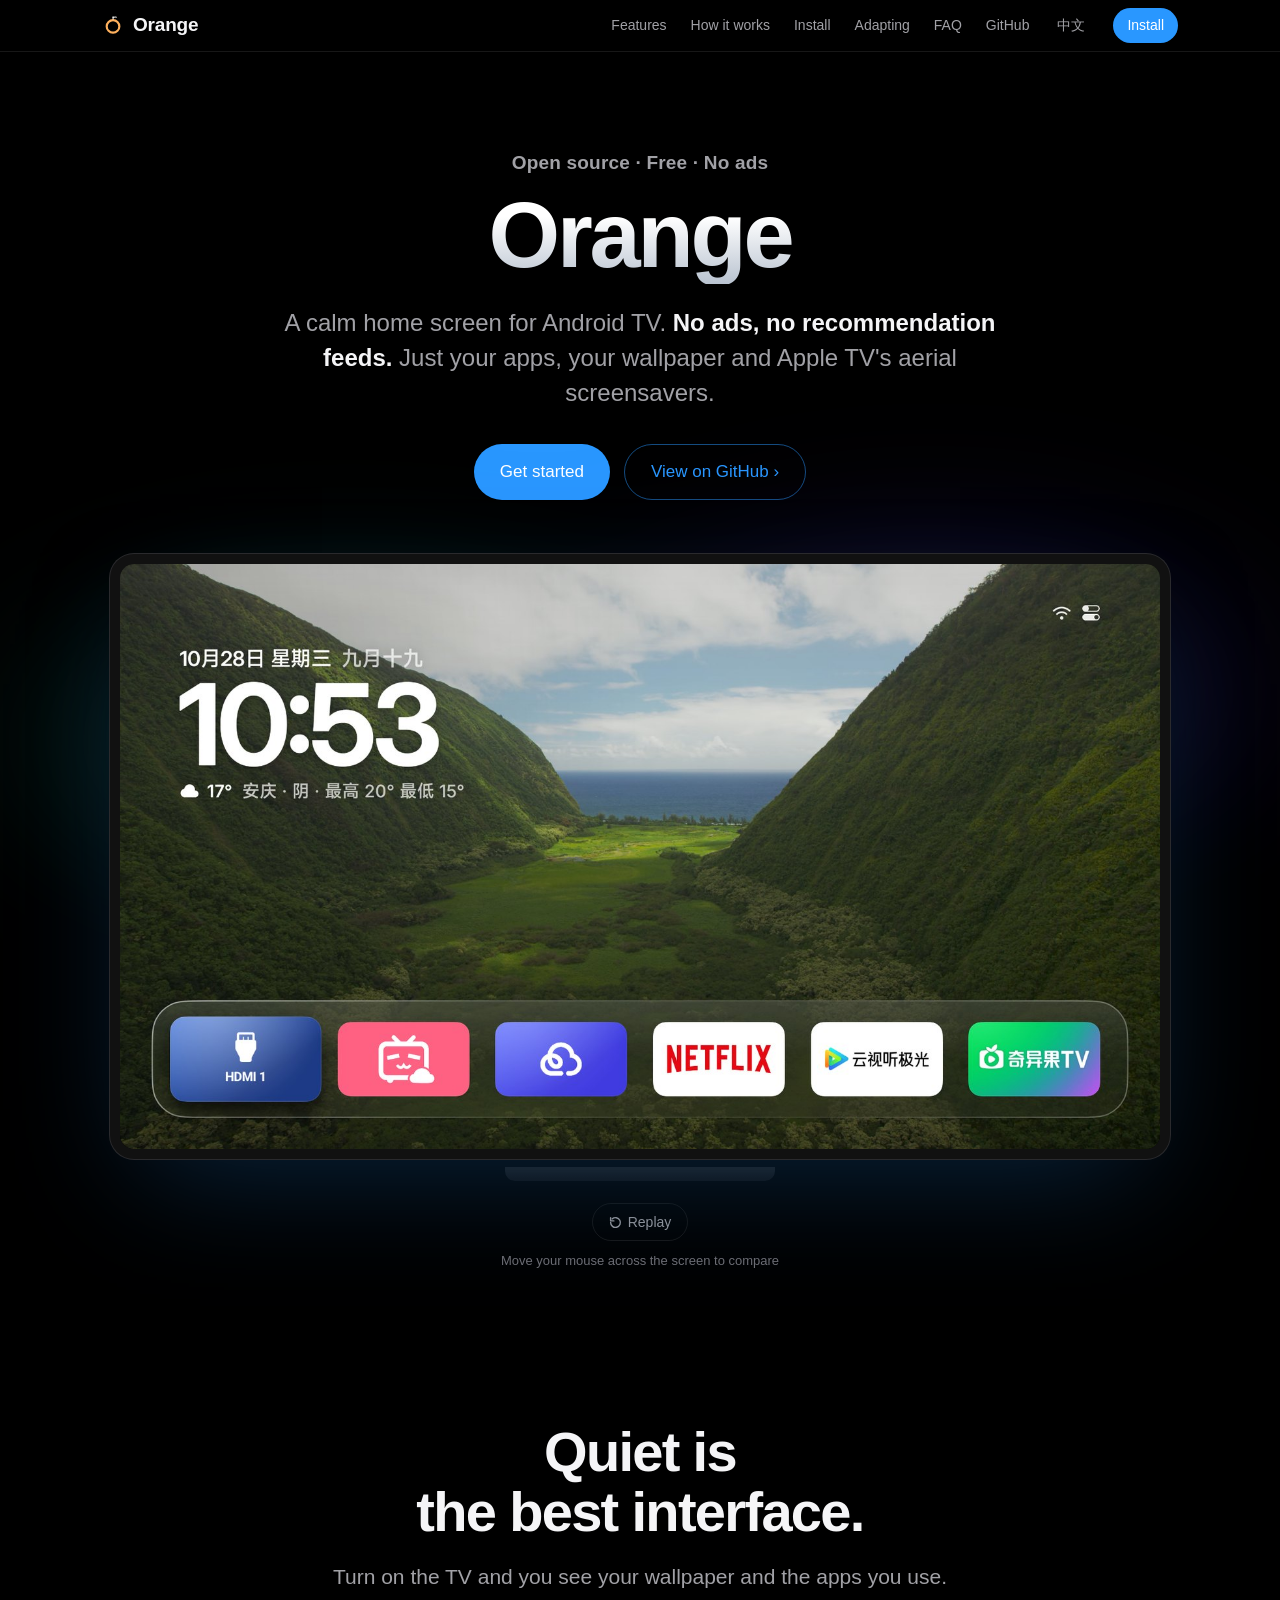
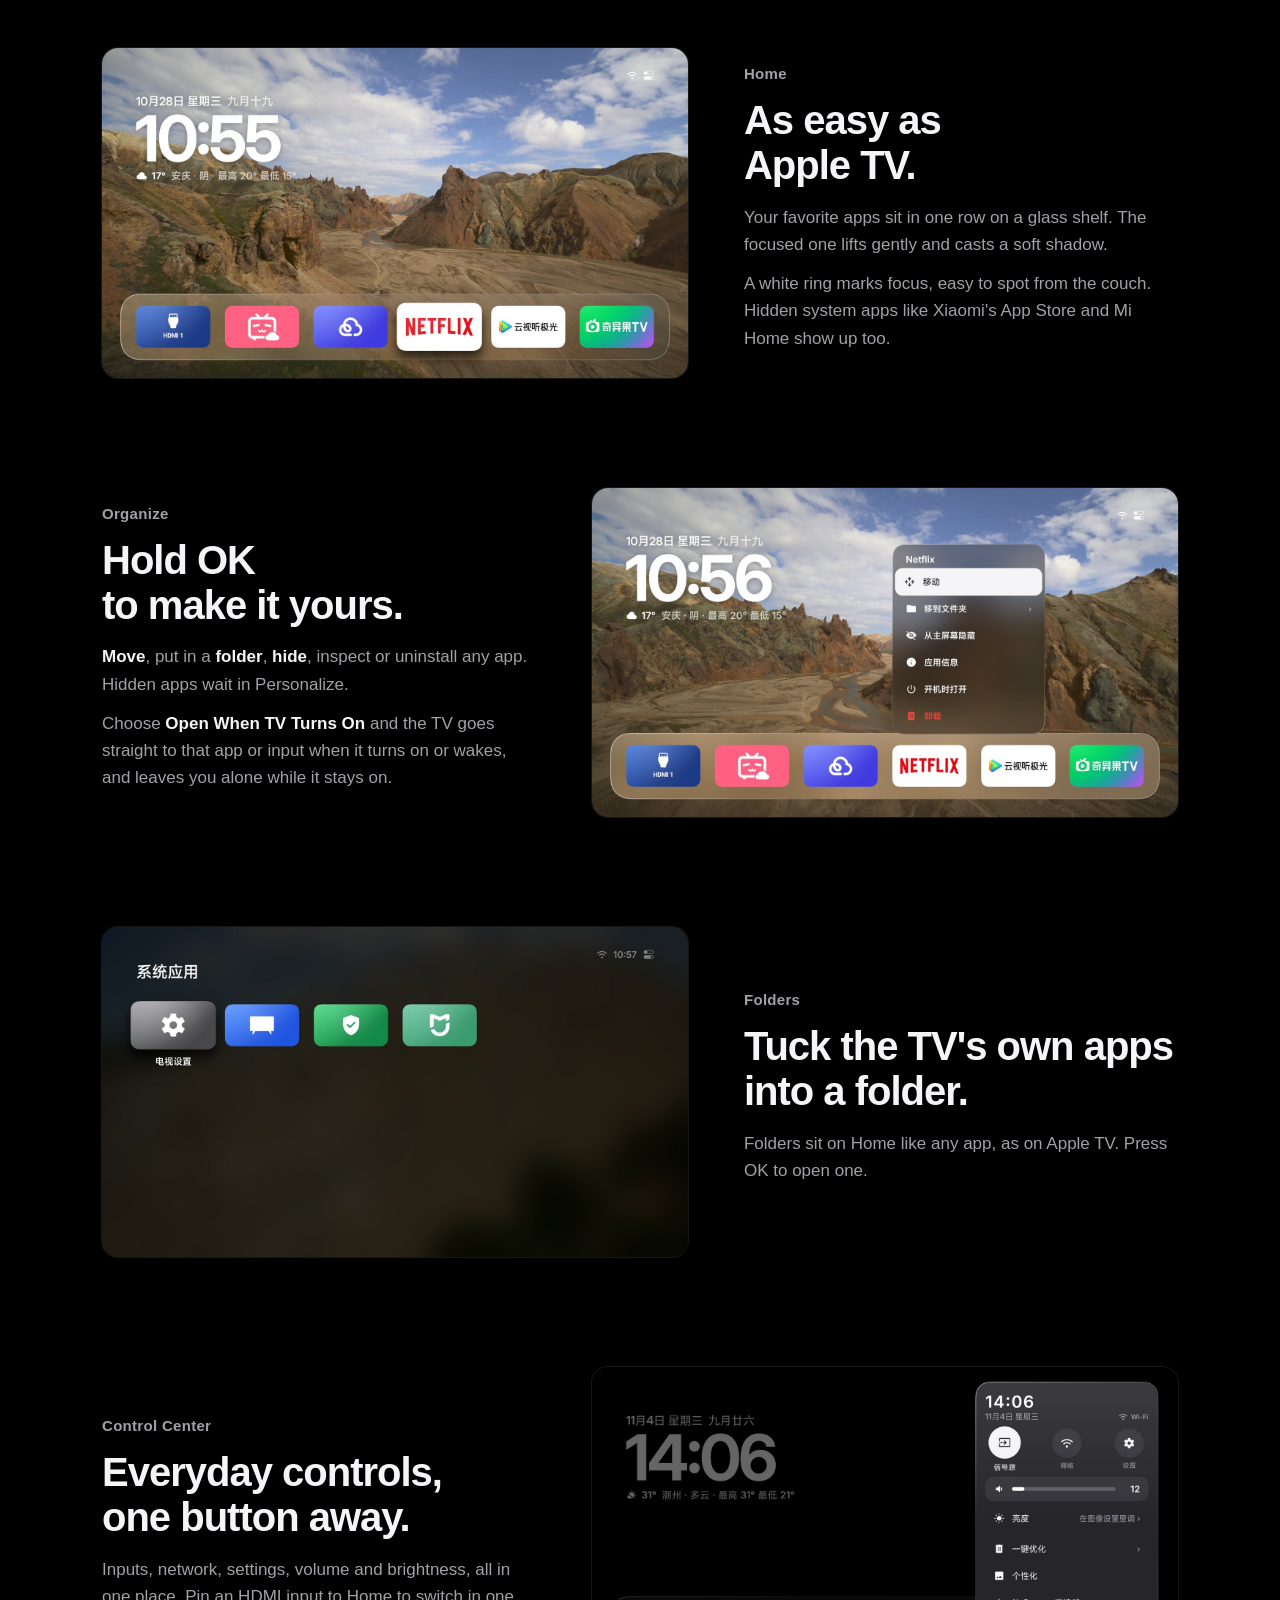
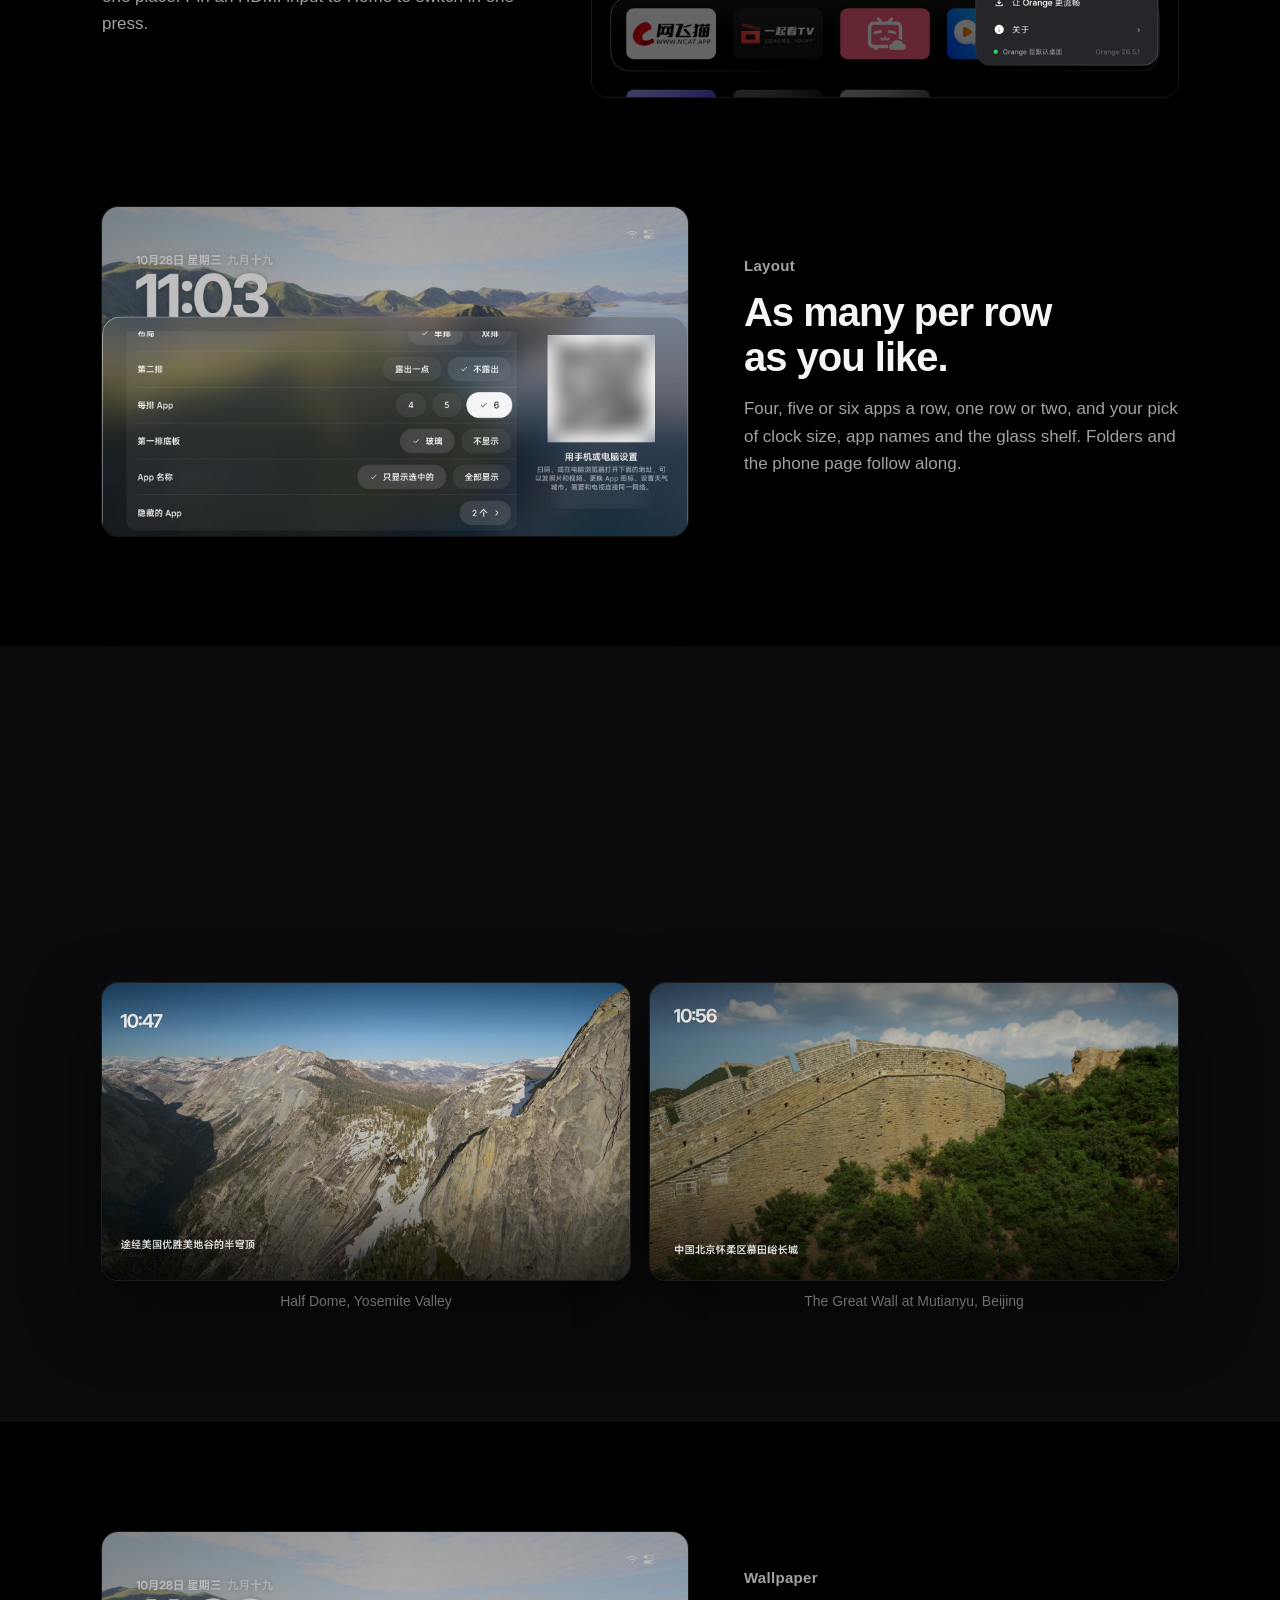
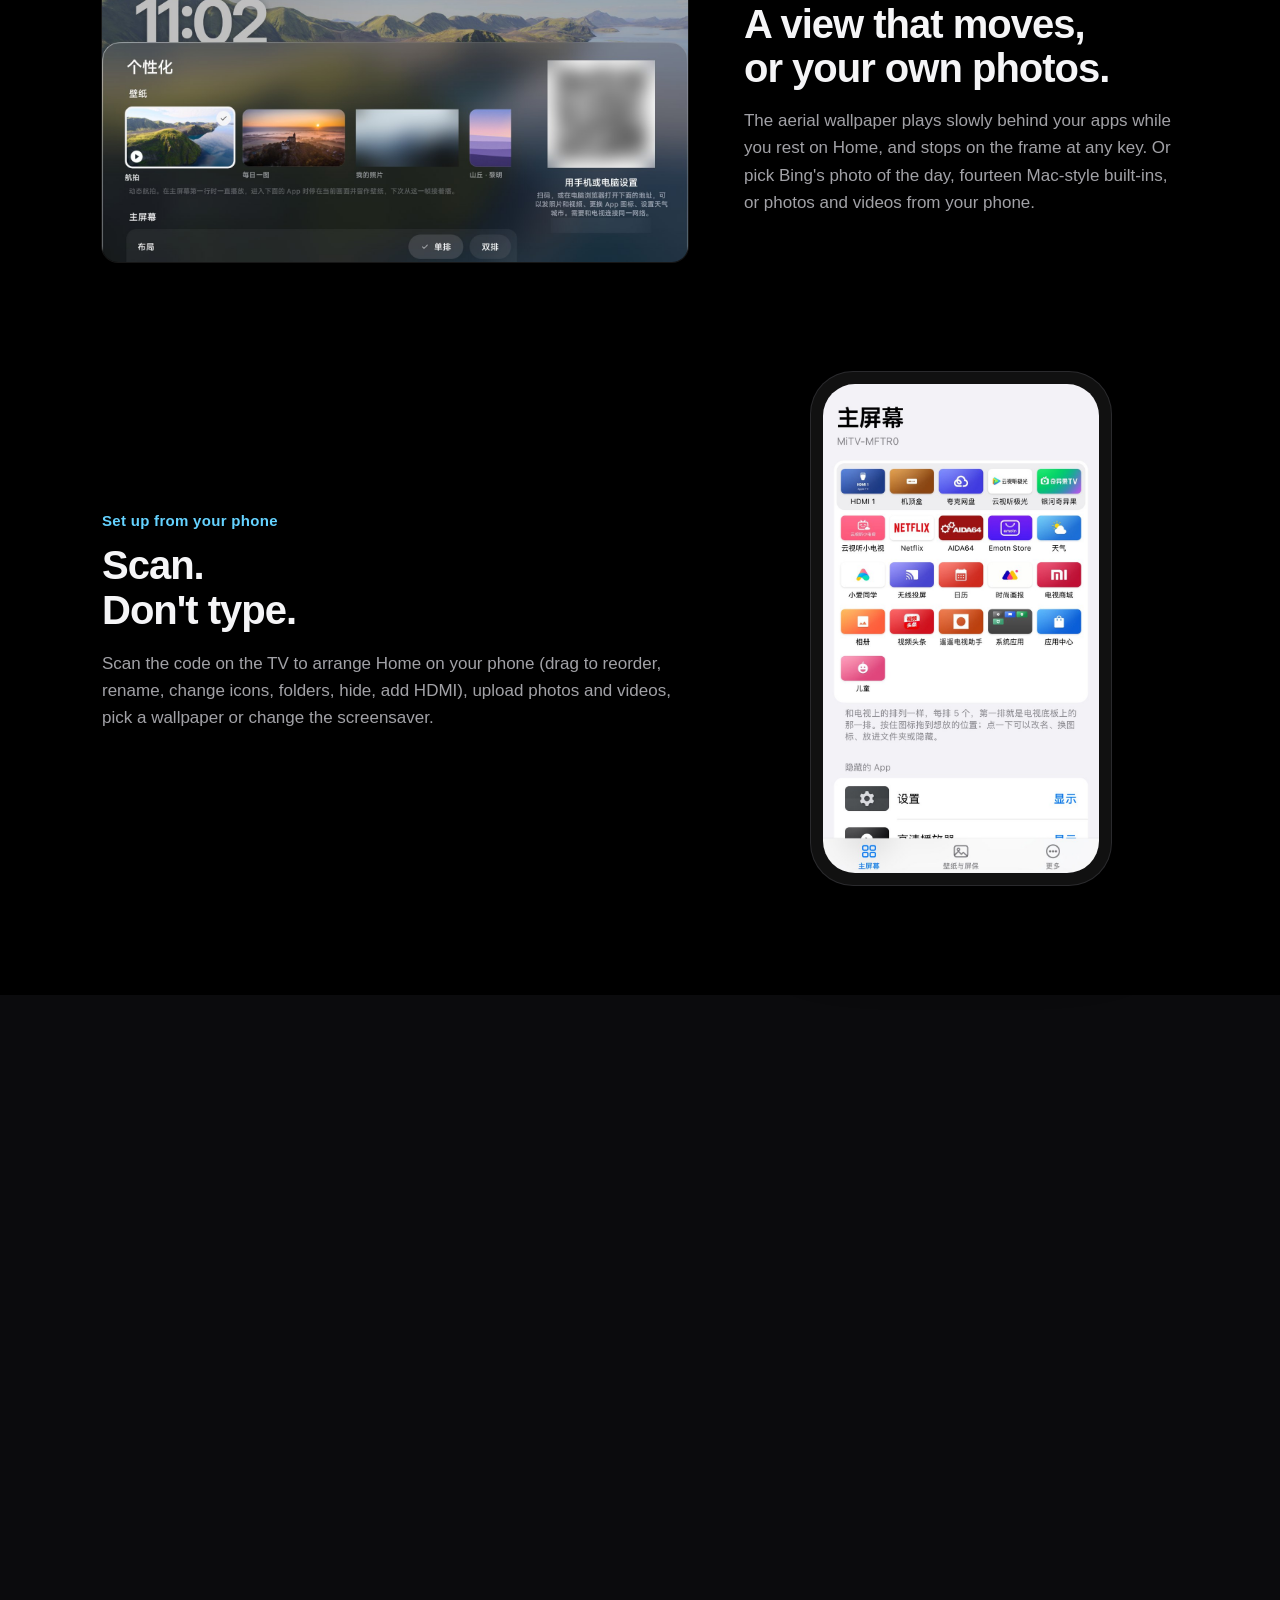
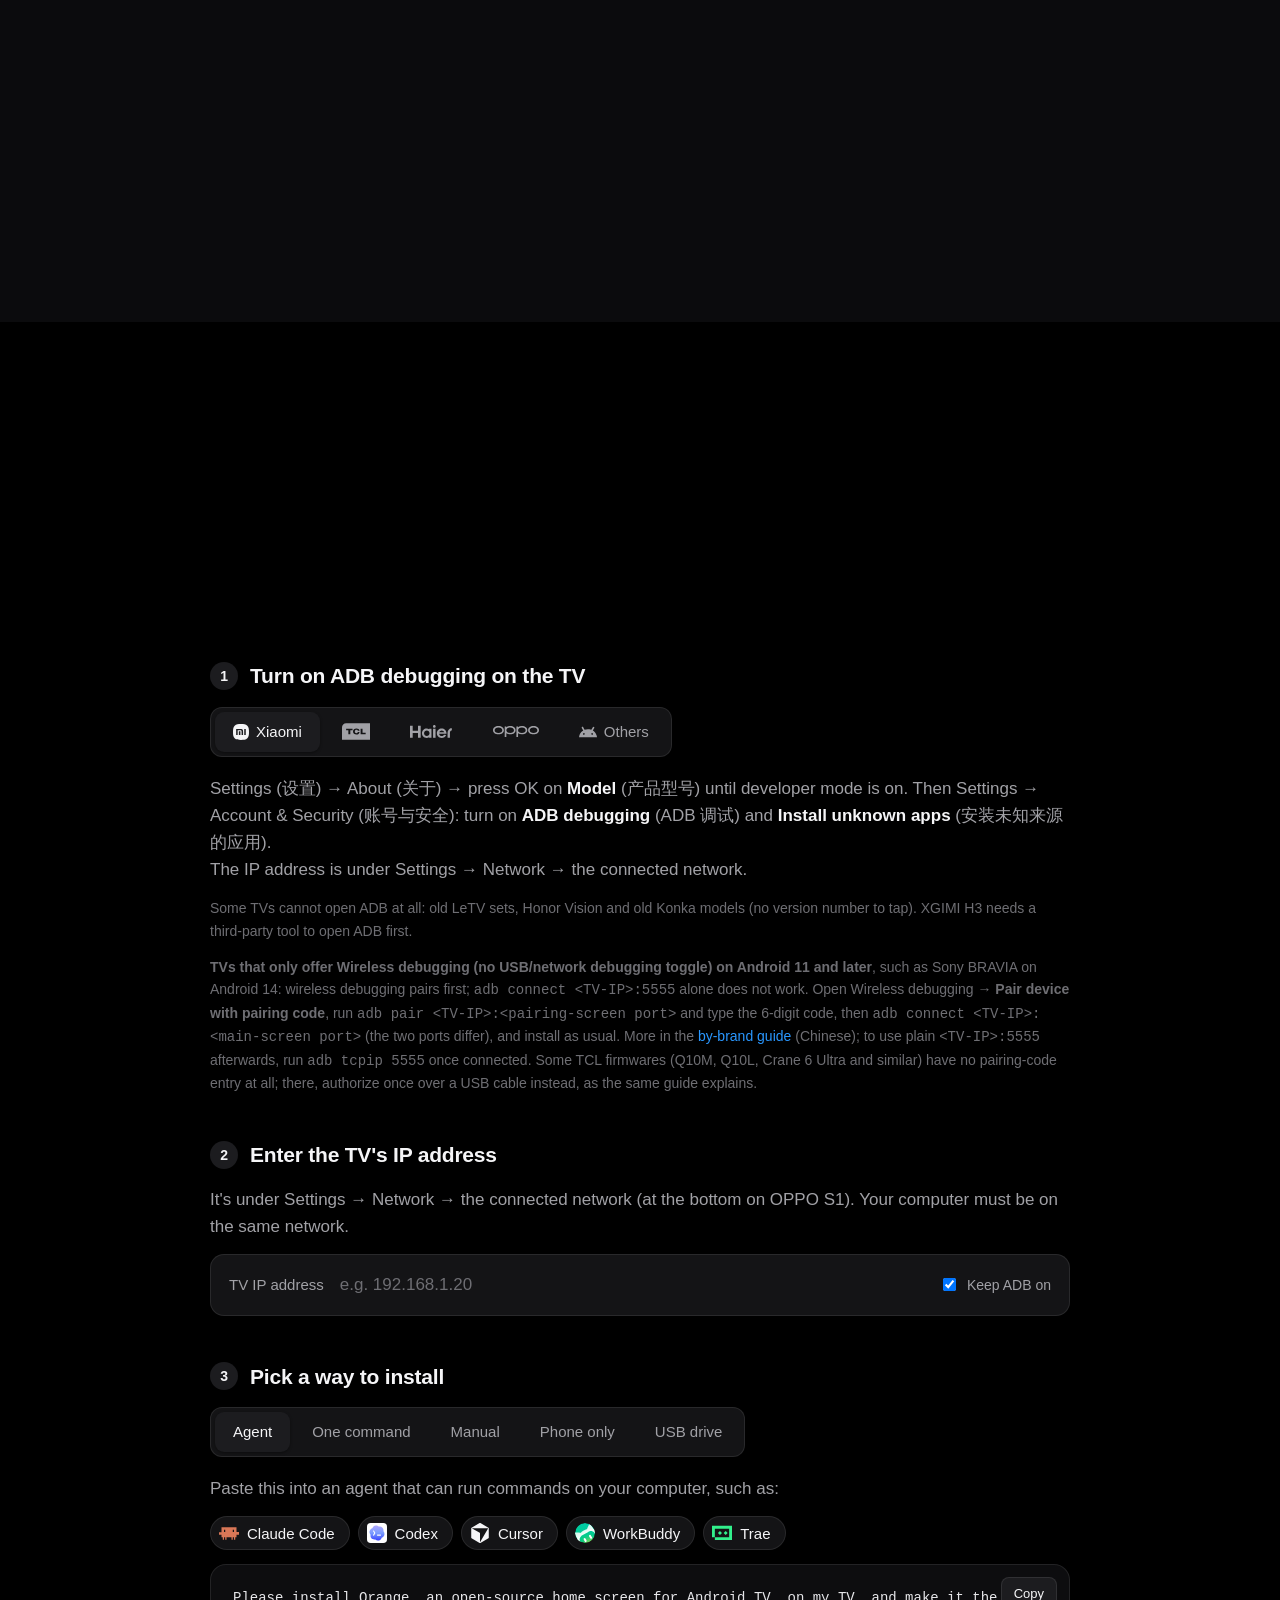
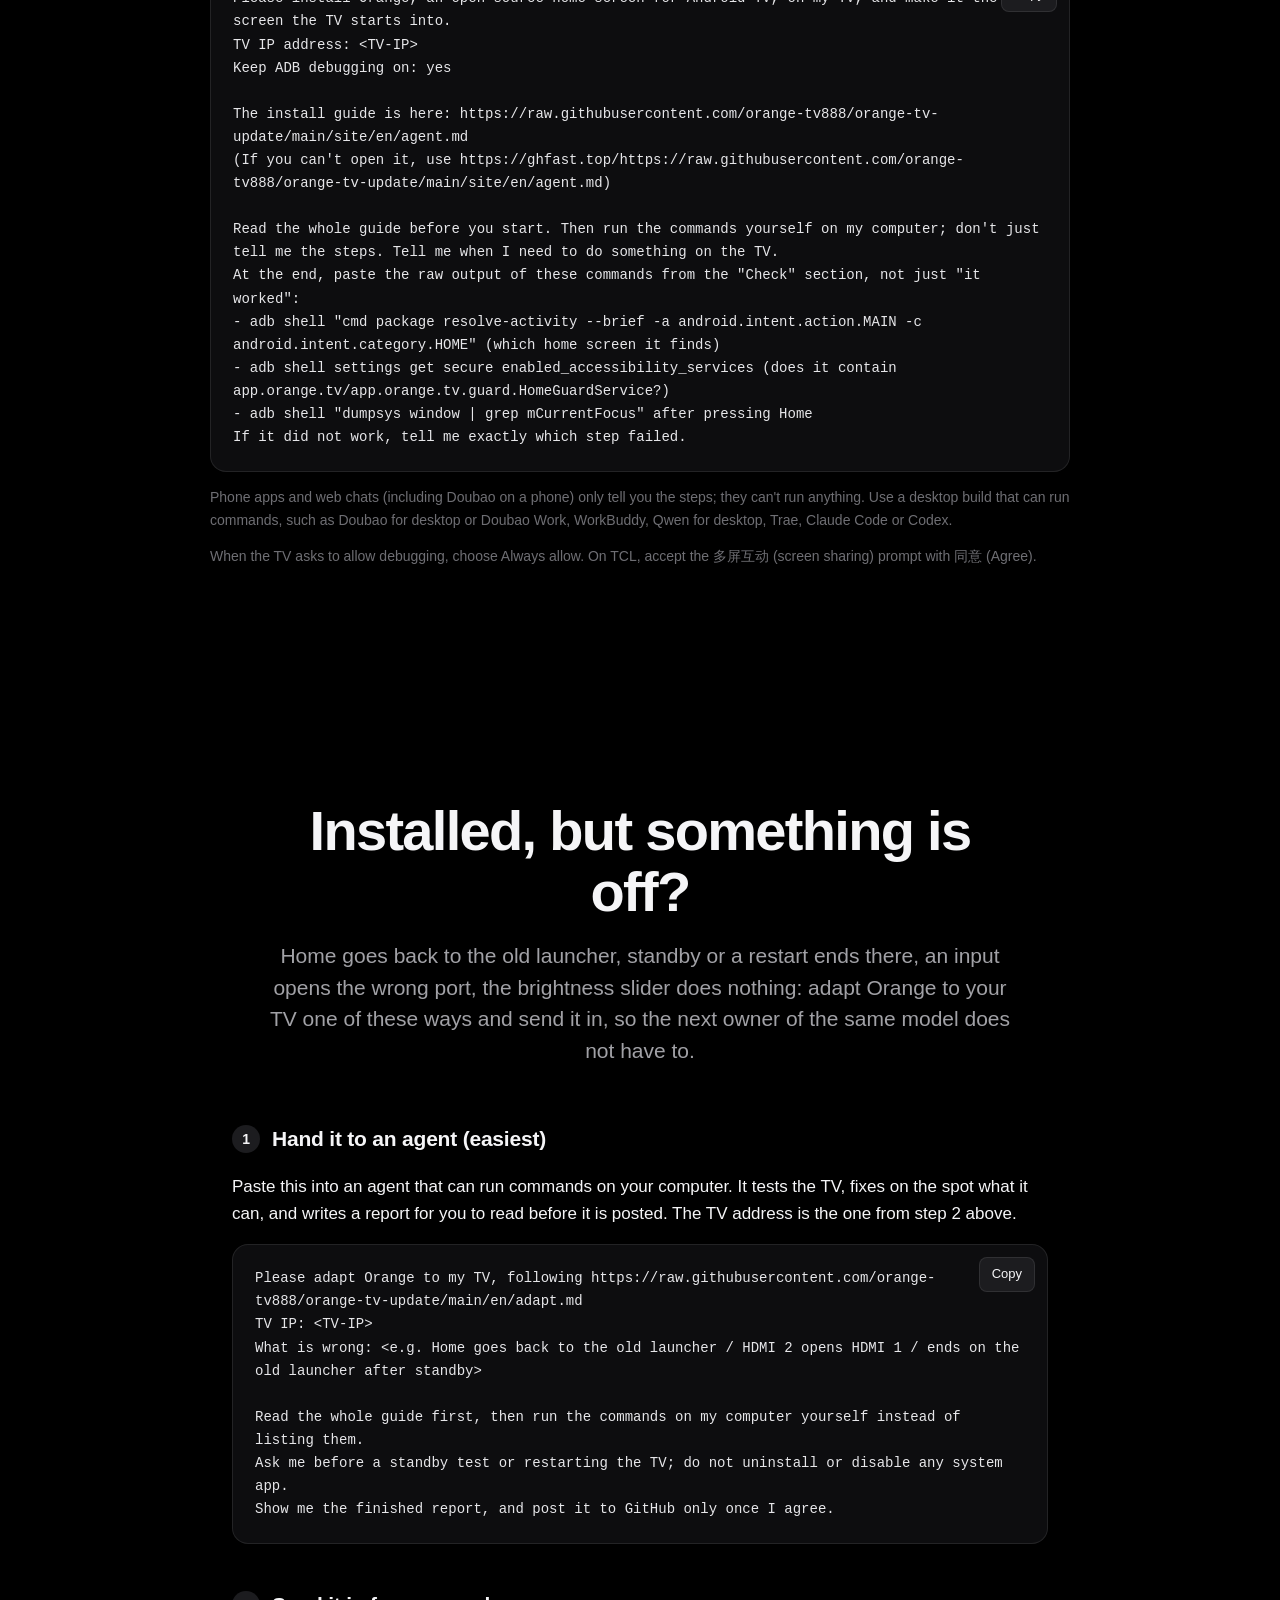
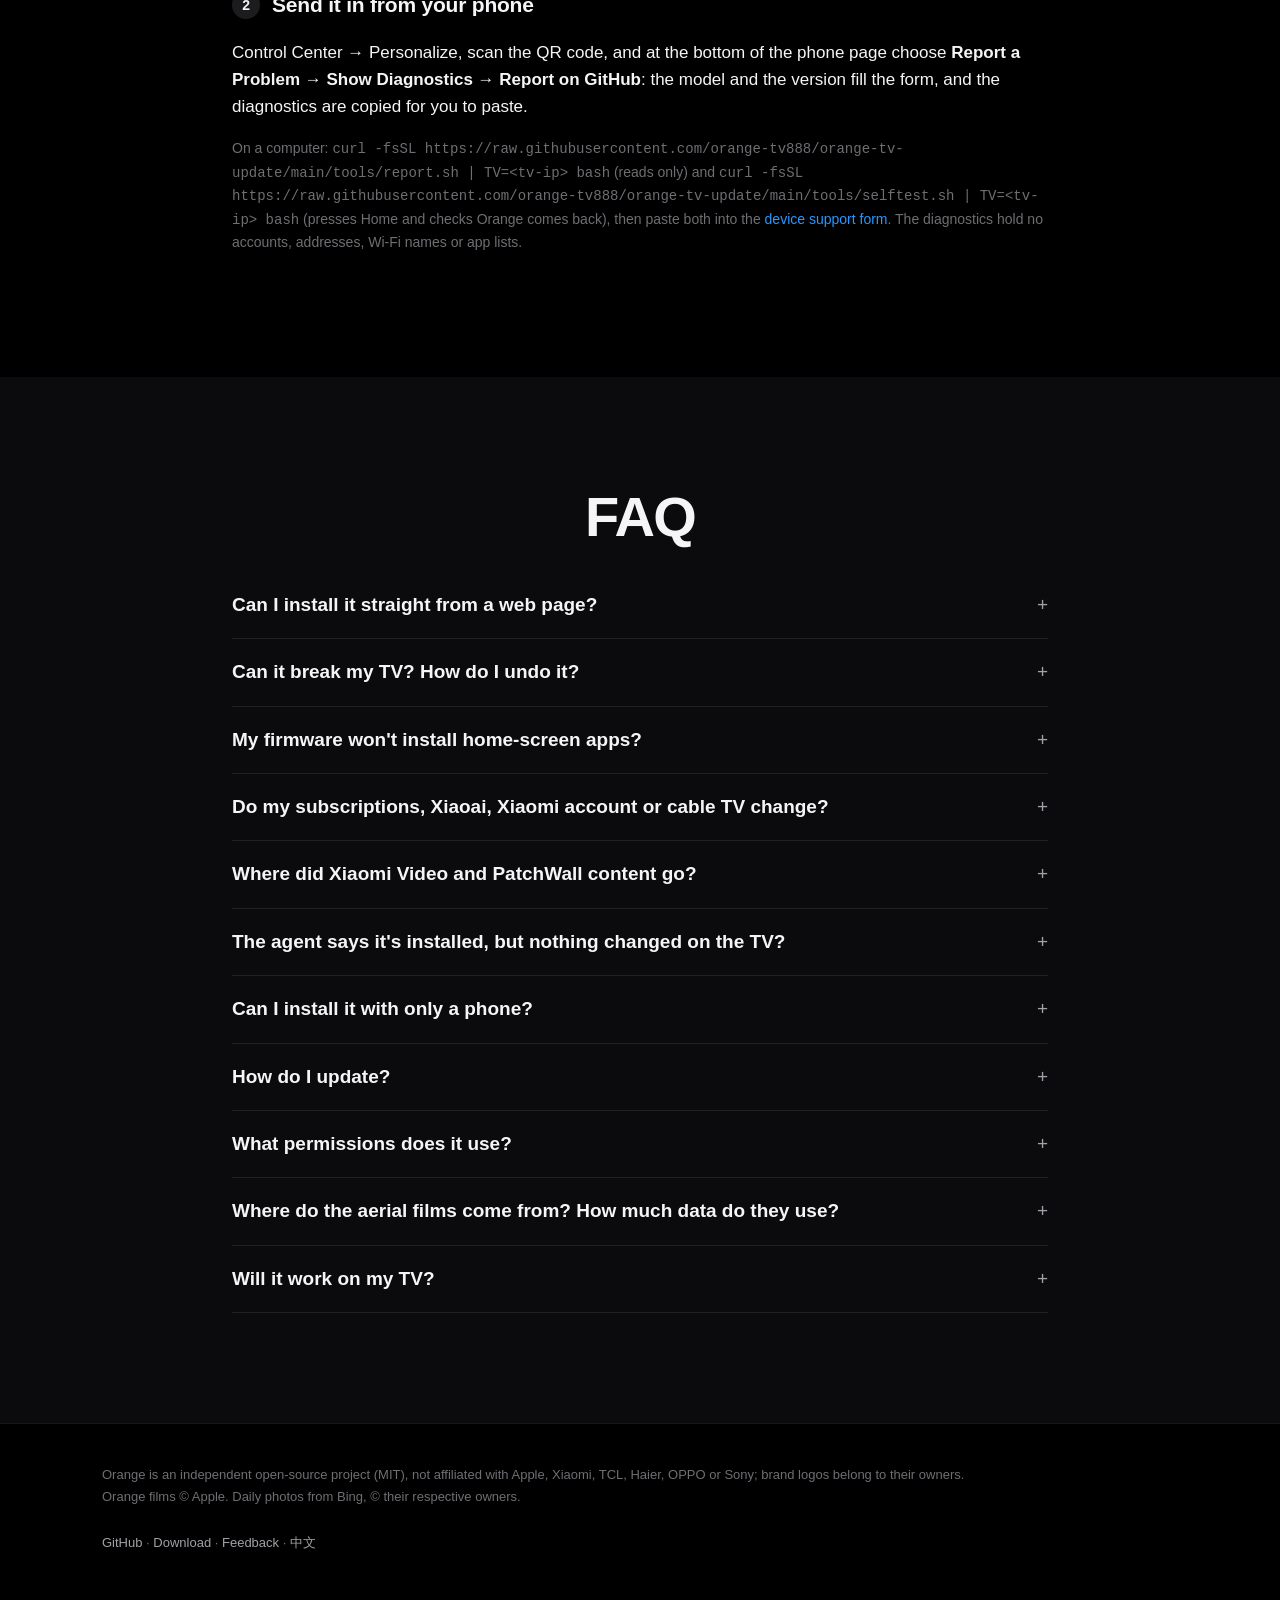
==== commit 9e271c10: "fix(install): drop dead jsDelivr fallbacks, add mirror integrity checks" ====
--- a/site/en/index.html
+++ b/site/en/index.html
@@ -388,7 +388,7 @@
 Keep ADB debugging on: ${keep ? 'yes' : 'no'}
 
 The install guide is here: ${guide}
-(If you can't open it, use https://raw.githubusercontent.com/orange-tv888/orange-tv-update/main/site/en/agent.md)
+(If you can't open it, use https://ghfast.top/https://raw.githubusercontent.com/orange-tv888/orange-tv-update/main/site/en/agent.md)
 
 Read the whole guide before you start. Then run the commands yourself on my computer; don't just tell me the steps. Tell me when I need to do something on the TV.
 At the end, paste the raw output of these commands from the "Check" section, not just "it worked":
